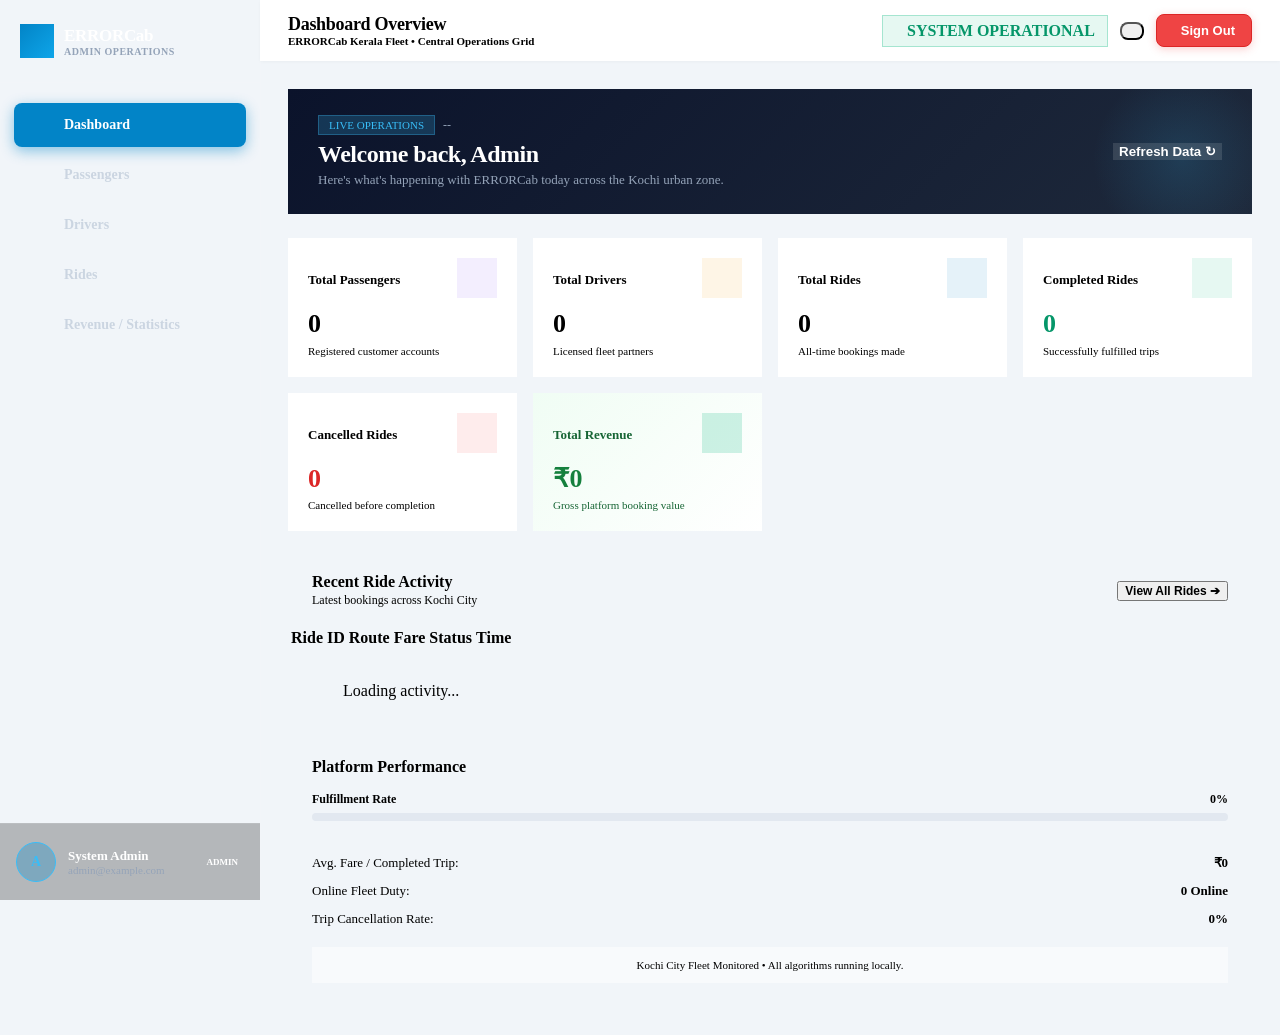
==== src/main/resources/static/admin-dashboard.html @ 8c9046c4 "Initial ERRORCab project" ====
<!DOCTYPE html>
<html lang="en">
<head>
    <meta charset="UTF-8">
    <meta name="viewport" content="width=device-width, initial-scale=1.0">
    <title>Admin Operations Center - ERRORCab</title>
    <link rel="stylesheet" href="/css/style.css">
    <style>
        :root {
            --sidebar-width: 260px;
        }

        body {
            background: #F1F5F9;
            margin: 0;
            padding: 0;
            display: flex;
            min-height: 100vh;
        }

        /* Sidebar Styling */
        .admin-sidebar {
            width: var(--sidebar-width);
            background: var(--surface-dark);
            color: white;
            position: fixed;
            top: 0;
            left: 0;
            bottom: 0;
            z-index: 150;
            display: flex;
            flex-direction: column;
            justify-content: space-between;
            border-right: 1px solid rgba(255, 255, 255, 0.08);
            transition: transform 0.3s cubic-bezier(0.4, 0, 0.2, 1);
        }

        .sidebar-brand {
            padding: 24px 20px;
            border-bottom: 1px solid rgba(255, 255, 255, 0.08);
            display: flex;
            align-items: center;
            justify-content: space-between;
        }

        .sidebar-nav {
            padding: 20px 14px;
            flex-grow: 1;
            overflow-y: auto;
            display: flex;
            flex-direction: column;
            gap: 6px;
        }

        .nav-link-item {
            display: flex;
            align-items: center;
            gap: 14px;
            padding: 12px 16px;
            border-radius: 8px;
            color: #CBD5E1;
            font-size: 14px;
            font-weight: 700;
            text-decoration: none;
            cursor: pointer;
            transition: all 0.2s ease;
            position: relative;
            user-select: none;
        }

        .nav-link-item:hover {
            color: #FFFFFF;
            background: rgba(255, 255, 255, 0.12);
            transform: translateX(3px);
        }

        .nav-link-item.active {
            color: #FFFFFF !important;
            background: #0284C7 !important;
            font-weight: 800;
            box-shadow: 0 4px 14px rgba(2, 132, 199, 0.45);
            transform: translateX(0);
        }

        .nav-link-item .nav-icon {
            display: flex;
            align-items: center;
            justify-content: center;
            width: 20px;
            height: 20px;
            flex-shrink: 0;
            color: inherit;
        }

        .nav-link-item.active .nav-icon {
            color: #FFFFFF;
        }

        .sidebar-footer {
            padding: 18px 16px;
            border-top: 1px solid rgba(255, 255, 255, 0.1);
            background: rgba(0, 0, 0, 0.25);
        }

        .sidebar-user-card {
            display: flex;
            align-items: center;
            gap: 12px;
            margin-bottom: 0;
        }

        /* Dedicated Single Sign Out Button in Header */
        .btn-logout {
            background: #EF4444;
            color: #FFFFFF;
            font-weight: 800;
            font-size: 13px;
            padding: 8px 16px;
            border-radius: 8px;
            border: 1px solid #DC2626;
            display: inline-flex;
            align-items: center;
            gap: 8px;
            box-shadow: 0 2px 8px rgba(239, 68, 68, 0.25);
            cursor: pointer;
            transition: all 0.2s ease;
        }

        .btn-logout:hover {
            background: #DC2626;
            color: #FFFFFF;
            box-shadow: 0 4px 14px rgba(220, 38, 38, 0.35);
            transform: translateY(-1px);
        }

        .btn-logout:active {
            transform: translateY(0);
        }

        .sidebar-avatar {
            width: 38px;
            height: 38px;
            border-radius: 50%;
            background: rgba(56, 189, 248, 0.2);
            border: 1px solid var(--accent);
            display: flex;
            align-items: center;
            justify-content: center;
            color: var(--accent);
            font-weight: 800;
            font-size: 14px;
            flex-shrink: 0;
        }

        /* Main Workspace */
        .admin-main-wrapper {
            margin-left: var(--sidebar-width);
            flex-grow: 1;
            min-height: 100vh;
            display: flex;
            flex-direction: column;
            width: calc(100% - var(--sidebar-width));
            transition: all 0.3s ease;
        }

        .admin-topbar {
            background: white;
            border-bottom: 1px solid var(--border);
            padding: 14px 28px;
            display: flex;
            align-items: center;
            justify-content: space-between;
            position: sticky;
            top: 0;
            z-index: 90;
            box-shadow: 0 1px 3px rgba(0, 0, 0, 0.03);
        }

        .admin-content-body {
            padding: 28px;
            flex-grow: 1;
            max-width: 1400px;
            width: 100%;
            box-sizing: border-box;
            margin: 0 auto;
        }

        /* Backdrop for mobile drawer */
        .sidebar-backdrop {
            display: none;
            position: fixed;
            top: 0;
            left: 0;
            right: 0;
            bottom: 0;
            background: rgba(15, 23, 42, 0.6);
            backdrop-filter: blur(4px);
            z-index: 140;
        }

        .sidebar-backdrop.active {
            display: block;
        }

        /* Stat Cards */
        .stat-grid-6 {
            display: grid;
            grid-template-columns: repeat(auto-fit, minmax(200px, 1fr));
            gap: 16px;
            margin-bottom: 24px;
        }

        .kpi-card {
            background: white;
            border: 1px solid var(--border);
            border-radius: var(--radius-lg);
            padding: 20px;
            box-shadow: var(--shadow-sm);
            transition: all 0.2s ease;
            position: relative;
            overflow: hidden;
            display: flex;
            flex-direction: column;
            justify-content: space-between;
        }

        .kpi-card:hover {
            transform: translateY(-2px);
            box-shadow: var(--shadow-md);
            border-color: #CBD5E1;
        }

        .kpi-top {
            display: flex;
            align-items: center;
            justify-content: space-between;
            margin-bottom: 12px;
        }

        .kpi-icon-pill {
            width: 40px;
            height: 40px;
            border-radius: var(--radius-md);
            display: flex;
            align-items: center;
            justify-content: center;
            flex-shrink: 0;
        }

        .kpi-number {
            font-size: 26px;
            font-weight: 900;
            color: var(--surface-dark);
            letter-spacing: -0.5px;
            line-height: 1.1;
        }

        .kpi-label {
            font-size: 13px;
            font-weight: 700;
            color: var(--text-muted);
            margin-top: 4px;
        }

        .kpi-sub {
            font-size: 11px;
            color: var(--text-muted);
            margin-top: 6px;
            display: flex;
            align-items: center;
            gap: 4px;
        }

        /* View Switching */
        .admin-view {
            display: none;
            animation: fadeIn 0.2s ease-in-out;
        }

        .admin-view.active {
            display: block;
        }

        @keyframes fadeIn {
            from { opacity: 0; transform: translateY(4px); }
            to { opacity: 1; transform: translateY(0); }
        }

        /* Micro Route Connector */
        .micro-route {
            display: flex;
            flex-direction: column;
            gap: 3px;
        }

        .micro-route-point {
            display: flex;
            align-items: center;
            gap: 6px;
            font-size: 13px;
        }

        .micro-dot-green {
            width: 7px;
            height: 7px;
            border-radius: 50%;
            background: var(--success);
            flex-shrink: 0;
        }

        .micro-dot-cyan {
            width: 7px;
            height: 7px;
            border-radius: 2px;
            background: var(--primary);
            flex-shrink: 0;
        }

        .micro-route-line {
            width: 1px;
            height: 8px;
            background: #CBD5E1;
            margin-left: 3px;
        }

        /* Filter Pills */
        .filter-pills-row {
            display: flex;
            gap: 8px;
            overflow-x: auto;
            padding-bottom: 4px;
        }

        .filter-pill {
            background: white;
            border: 1px solid var(--border);
            padding: 6px 14px;
            border-radius: var(--radius-full);
            font-size: 12px;
            font-weight: 700;
            color: var(--text-dark);
            cursor: pointer;
            transition: all var(--transition-fast);
            white-space: nowrap;
        }

        .filter-pill.active {
            background: var(--surface-dark);
            color: white;
            border-color: var(--surface-dark);
        }

        /* Mobile Viewport Adaptations */
        @media (max-width: 1024px) {
            .admin-sidebar {
                transform: translateX(-100%);
            }

            .admin-sidebar.open {
                transform: translateX(0);
            }

            .admin-main-wrapper {
                margin-left: 0;
                width: 100%;
            }

            .mobile-menu-toggle {
                display: flex !important;
            }
        }

        @media (max-width: 768px) {
            .admin-topbar {
                padding: 12px 16px;
            }

            .admin-content-body {
                padding: 16px;
            }

            .stat-grid-6 {
                grid-template-columns: repeat(2, 1fr);
            }

            .responsive-card-grid {
                grid-template-columns: 1fr !important;
            }

            .hide-on-mobile {
                display: none !important;
            }
        }

        @media (max-width: 560px) {
            #topbarViewSubtitle {
                display: none !important;
            }
            #topbarViewTitle {
                font-size: 15px !important;
            }
            .btn-logout {
                padding: 6px 12px;
                font-size: 12px;
            }
        }
    </style>
</head>
<body>

    <!-- Mobile Drawer Backdrop -->
    <div class="sidebar-backdrop" id="sidebarBackdrop" onclick="toggleSidebar(false)"></div>

    <!-- Modern Admin Sidebar Navigation -->
    <aside class="admin-sidebar" id="adminSidebar">
        <div>
            <!-- Sidebar Header Brand -->
            <div class="sidebar-brand">
                <div style="display: flex; align-items: center; gap: 10px;">
                    <div style="width: 34px; height: 34px; border-radius: var(--radius-md); background: linear-gradient(135deg, #0284C7, #0EA5E9); display: flex; align-items: center; justify-content: center; color: white;">
                        <span id="brandCarIcon"></span>
                    </div>
                    <div>
                        <div style="font-size: 17px; font-weight: 900; letter-spacing: -0.3px; color: white;">ERRORCab</div>
                        <div style="font-size: 10px; color: #94A3B8; font-weight: 700; letter-spacing: 0.5px;">ADMIN OPERATIONS</div>
                    </div>
                </div>
                <button type="button" class="mobile-menu-toggle" onclick="toggleSidebar(false)" style="background: none; border: none; color: #94A3B8; cursor: pointer; display: none; padding: 4px;">
                    <span id="closeSidebarIcon"></span>
                </button>
            </div>

            <!-- Navigation Links -->
            <nav class="sidebar-nav">
                <div class="nav-link-item active" id="nav-dashboard" onclick="switchView('dashboard')">
                    <span class="nav-icon" id="navIconDashboard"></span>
                    <span>Dashboard</span>
                </div>
                <div class="nav-link-item" id="nav-passengers" onclick="switchView('passengers')">
                    <span class="nav-icon" id="navIconPassengers"></span>
                    <span>Passengers</span>
                </div>
                <div class="nav-link-item" id="nav-drivers" onclick="switchView('drivers')">
                    <span class="nav-icon" id="navIconDrivers"></span>
                    <span>Drivers</span>
                </div>
                <div class="nav-link-item" id="nav-rides" onclick="switchView('rides')">
                    <span class="nav-icon" id="navIconRides"></span>
                    <span>Rides</span>
                </div>
                <div class="nav-link-item" id="nav-statistics" onclick="switchView('statistics')">
                    <span class="nav-icon" id="navIconStats"></span>
                    <span>Revenue / Statistics</span>
                </div>
            </nav>
        </div>

        <!-- Sidebar Footer / Admin Profile Badge (Single logout action is in header) -->
        <div class="sidebar-footer">
            <div class="sidebar-user-card">
                <div class="sidebar-avatar" style="background: rgba(2, 132, 199, 0.3); border: 1.5px solid #38BDF8; color: #38BDF8; font-weight: 900;">A</div>
                <div style="overflow: hidden; flex-grow: 1;">
                    <div style="font-size: 13px; font-weight: 800; color: #FFFFFF; white-space: nowrap; overflow: hidden; text-overflow: ellipsis;" id="sidebarAdminName">System Admin</div>
                    <div style="font-size: 11px; color: #94A3B8; white-space: nowrap; overflow: hidden; text-overflow: ellipsis;" id="sidebarAdminEmail">admin@example.com</div>
                </div>
                <span class="badge badge-success" style="font-size: 9px; padding: 3px 6px; font-weight: 800;">ADMIN</span>
            </div>
        </div>
    </aside>

    <!-- Main Workspace Container -->
    <div class="admin-main-wrapper">

        <!-- Top Header Bar -->
        <header class="admin-topbar">
            <div style="display: flex; align-items: center; gap: 14px;">
                <!-- Mobile Hamburger Button -->
                <button type="button" class="mobile-menu-toggle btn btn-secondary btn-sm" onclick="toggleSidebar(true)" style="display: none; padding: 6px 10px; border-radius: 8px;" title="Open Menu">
                    <span id="topbarMenuIcon"></span>
                </button>

                <div>
                    <div style="font-size: 18px; font-weight: 800; color: var(--text-dark); letter-spacing: -0.3px;" id="topbarViewTitle">
                        Dashboard Overview
                    </div>
                    <div style="font-size: 11px; color: var(--text-muted); font-weight: 600;" id="topbarViewSubtitle">
                        ERRORCab Kerala Fleet • Central Operations Grid
                    </div>
                </div>
            </div>

            <div style="display: flex; align-items: center; gap: 12px;">
                <!-- Live Platform Status Badge -->
                <span class="badge badge-success hide-on-mobile" style="background: rgba(16, 185, 129, 0.1); color: #059669; border: 1px solid rgba(16, 185, 129, 0.3); display: inline-flex; align-items: center; gap: 6px; padding: 6px 12px; font-weight: 800;">
                    <span class="live-pulse" style="width: 6px; height: 6px;"></span>
                    SYSTEM OPERATIONAL
                </span>

                <!-- Notifications Button (Demo) -->
                <button type="button" onclick="App.showToast('Platform Notice', 'All Kochi fleet systems functioning normally.', 'shield')" class="btn btn-secondary btn-sm" style="padding: 7px 10px; border-radius: 8px;" title="Notifications">
                    <span id="topbarBellIcon"></span>
                </button>

                <!-- Topbar Sign Out Button (Sole Accessible Sign Out Action) -->
                <button type="button" onclick="App.logout()" class="btn btn-logout btn-sm" id="topbarSignOutBtn" title="Sign Out of Admin Operations">
                    <span id="topbarSignOutIcon"></span>
                    <span>Sign Out</span>
                </button>
            </div>
        </header>

        <!-- Dynamic Main Content Area -->
        <main class="admin-content-body">

            <!-- ================= VIEW 1: DASHBOARD OVERVIEW ================= -->
            <section id="view-dashboard" class="admin-view active">
                
                <!-- Welcome Banner -->
                <div class="card" style="background: linear-gradient(135deg, #0B132B 0%, #1E293B 100%); color: white; border: none; padding: 26px 30px; margin-bottom: 24px; position: relative; overflow: hidden;">
                    <div style="position: absolute; right: -20px; top: -20px; width: 180px; height: 180px; background: radial-gradient(circle, rgba(56, 189, 248, 0.15) 0%, rgba(56, 189, 248, 0) 70%); border-radius: 50%; pointer-events: none;"></div>
                    
                    <div style="display: flex; justify-content: space-between; align-items: center; flex-wrap: wrap; gap: 16px; position: relative; z-index: 2;">
                        <div>
                            <div style="display: flex; align-items: center; gap: 8px; margin-bottom: 6px;">
                                <span class="badge badge-primary" style="font-size: 11px; padding: 3px 10px; background: rgba(56, 189, 248, 0.2); color: #38BDF8; border: 1px solid rgba(56, 189, 248, 0.3);">
                                    LIVE OPERATIONS
                                </span>
                                <span style="font-size: 12px; color: #94A3B8;" id="currentDateStr">--</span>
                            </div>
                            <h1 style="font-size: 24px; font-weight: 900; margin: 0; letter-spacing: -0.5px;">Welcome back, Admin</h1>
                            <p style="color: #94A3B8; font-size: 13px; margin: 4px 0 0;">Here's what's happening with ERRORCab today across the Kochi urban zone.</p>
                        </div>

                        <div style="display: flex; gap: 8px;">
                            <button type="button" onclick="loadAllAdminData()" class="btn btn-secondary btn-sm" style="background: rgba(255,255,255,0.12); color: white; border: none; font-weight: 700;">
                                Refresh Data ↻
                            </button>
                        </div>
                    </div>
                </div>

                <!-- 6 Attractive Statistic Cards -->
                <div class="stat-grid-6">
                    <!-- 1. Total Passengers -->
                    <div class="kpi-card">
                        <div class="kpi-top">
                            <div class="kpi-label">Total Passengers</div>
                            <div class="kpi-icon-pill" style="background: rgba(139, 92, 246, 0.1); color: #8B5CF6;">
                                <span id="kpiIconPassengers"></span>
                            </div>
                        </div>
                        <div class="kpi-number" id="statPassengers">0</div>
                        <div class="kpi-sub">
                            <span>Registered customer accounts</span>
                        </div>
                    </div>

                    <!-- 2. Total Drivers -->
                    <div class="kpi-card">
                        <div class="kpi-top">
                            <div class="kpi-label">Total Drivers</div>
                            <div class="kpi-icon-pill" style="background: rgba(245, 158, 11, 0.1); color: #D97706;">
                                <span id="kpiIconDrivers"></span>
                            </div>
                        </div>
                        <div class="kpi-number" id="statDrivers">0</div>
                        <div class="kpi-sub">
                            <span>Licensed fleet partners</span>
                        </div>
                    </div>

                    <!-- 3. Total Rides -->
                    <div class="kpi-card">
                        <div class="kpi-top">
                            <div class="kpi-label">Total Rides</div>
                            <div class="kpi-icon-pill" style="background: rgba(2, 132, 199, 0.1); color: #0284C7;">
                                <span id="kpiIconRides"></span>
                            </div>
                        </div>
                        <div class="kpi-number" id="statRides">0</div>
                        <div class="kpi-sub">
                            <span>All-time bookings made</span>
                        </div>
                    </div>

                    <!-- 4. Completed Rides -->
                    <div class="kpi-card">
                        <div class="kpi-top">
                            <div class="kpi-label">Completed Rides</div>
                            <div class="kpi-icon-pill" style="background: rgba(16, 185, 129, 0.1); color: #10B981;">
                                <span id="kpiIconCompleted"></span>
                            </div>
                        </div>
                        <div class="kpi-number" id="statCompleted" style="color: #059669;">0</div>
                        <div class="kpi-sub">
                            <span>Successfully fulfilled trips</span>
                        </div>
                    </div>

                    <!-- 5. Cancelled Rides -->
                    <div class="kpi-card">
                        <div class="kpi-top">
                            <div class="kpi-label">Cancelled Rides</div>
                            <div class="kpi-icon-pill" style="background: rgba(239, 68, 68, 0.1); color: #EF4444;">
                                <span id="kpiIconCancelled"></span>
                            </div>
                        </div>
                        <div class="kpi-number" id="statCancelled" style="color: #DC2626;">0</div>
                        <div class="kpi-sub">
                            <span>Cancelled before completion</span>
                        </div>
                    </div>

                    <!-- 6. Total Revenue -->
                    <div class="kpi-card" style="background: linear-gradient(135deg, #F0FDF4 0%, #FFFFFF 100%); border-color: #BBF7D0;">
                        <div class="kpi-top">
                            <div class="kpi-label" style="color: #166534;">Total Revenue</div>
                            <div class="kpi-icon-pill" style="background: rgba(16, 185, 129, 0.2); color: #10B981;">
                                <span id="kpiIconRevenue"></span>
                            </div>
                        </div>
                        <div class="kpi-number" id="statRevenue" style="color: #15803D;">₹0</div>
                        <div class="kpi-sub" style="color: #166534;">
                            <span>Gross platform booking value</span>
                        </div>
                    </div>
                </div>

                <!-- Recent Ride Activity & Quick Insights Grid -->
                <div class="grid grid-3 responsive-card-grid" style="align-items: flex-start; gap: 20px;">
                    
                    <!-- Left: Recent Ride Activity (2 Cols) -->
                    <div class="card" style="grid-column: span 2; padding: 0; overflow: hidden;">
                        <div style="padding: 18px 24px; border-bottom: 1px solid var(--border); display: flex; justify-content: space-between; align-items: center;">
                            <div>
                                <h3 style="font-size: 16px; font-weight: 800; color: var(--text-dark); margin: 0;">Recent Ride Activity</h3>
                                <p style="font-size: 12px; color: var(--text-muted); margin: 2px 0 0;">Latest bookings across Kochi City</p>
                            </div>
                            <button type="button" onclick="switchView('rides')" class="btn btn-secondary btn-sm" style="font-size: 12px; font-weight: 700;">
                                View All Rides ➔
                            </button>
                        </div>

                        <div class="table-container">
                            <table class="table" style="margin-bottom: 0;">
                                <thead>
                                    <tr>
                                        <th>Ride ID</th>
                                        <th>Route</th>
                                        <th>Fare</th>
                                        <th>Status</th>
                                        <th style="text-align: right;">Time</th>
                                    </tr>
                                </thead>
                                <tbody id="recentRidesBody">
                                    <tr><td colspan="5" style="text-align: center; color: var(--text-muted); padding: 32px;">Loading activity...</td></tr>
                                </tbody>
                            </table>
                        </div>
                    </div>

                    <!-- Right: Quick Fleet & Revenue Insights (1 Col) -->
                    <div class="card" style="padding: 24px;">
                        <h3 style="font-size: 16px; font-weight: 800; color: var(--text-dark); margin: 0 0 16px;">Platform Performance</h3>
                        
                        <!-- Completion Rate Progress -->
                        <div style="margin-bottom: 18px;">
                            <div style="display: flex; justify-content: space-between; font-size: 12px; font-weight: 700; margin-bottom: 6px;">
                                <span style="color: var(--text-muted);">Fulfillment Rate</span>
                                <span id="insightFulfillmentPct" style="color: var(--success); font-weight: 800;">0%</span>
                            </div>
                            <div style="width: 100%; height: 8px; background: #E2E8F0; border-radius: 4px; overflow: hidden;">
                                <div id="insightFulfillmentBar" style="height: 100%; width: 0%; background: var(--success); transition: width 0.5s ease;"></div>
                            </div>
                        </div>

                        <!-- Metric Summary List -->
                        <div style="display: flex; flex-direction: column; gap: 12px; border-top: 1px dashed var(--border); padding-top: 16px;">
                            <div style="display: flex; justify-content: space-between; align-items: center; font-size: 13px;">
                                <span style="color: var(--text-muted);">Avg. Fare / Completed Trip:</span>
                                <b id="insightAvgFare" style="color: var(--surface-dark);">₹0</b>
                            </div>
                            <div style="display: flex; justify-content: space-between; align-items: center; font-size: 13px;">
                                <span style="color: var(--text-muted);">Online Fleet Duty:</span>
                                <b id="insightOnlineDrivers" style="color: var(--primary);">0 Online</b>
                            </div>
                            <div style="display: flex; justify-content: space-between; align-items: center; font-size: 13px;">
                                <span style="color: var(--text-muted);">Trip Cancellation Rate:</span>
                                <b id="insightCancelRate" style="color: var(--danger);">0%</b>
                            </div>
                        </div>

                        <div style="margin-top: 20px; background: #F8FAFC; border: 1px solid var(--border); border-radius: var(--radius-md); padding: 12px; font-size: 11px; color: var(--text-muted); text-align: center;">
                            Kochi City Fleet Monitored • All algorithms running locally.
                        </div>
                    </div>

                </div>

            </section>


            <!-- ================= VIEW 2: PASSENGERS MANAGEMENT ================= -->
            <section id="view-passengers" class="admin-view">
                
                <div style="display: flex; justify-content: space-between; align-items: center; flex-wrap: wrap; gap: 14px; margin-bottom: 20px;">
                    <div>
                        <h2 style="font-size: 22px; font-weight: 800; color: var(--text-dark); margin: 0; letter-spacing: -0.3px;">Passenger Directory</h2>
                        <p style="color: var(--text-muted); font-size: 13px; margin: 2px 0 0;">Manage registered customer accounts, view booking counts, and toggle account access.</p>
                    </div>

                    <div style="position: relative; min-width: 260px;">
                        <input type="text" id="passengerSearchInput" oninput="filterPassengers()" class="form-control" placeholder="Search passenger name, email, #ID..." style="height: 42px; font-size: 13px;">
                    </div>
                </div>

                <div class="card" style="padding: 0; overflow: hidden;">
                    <div class="table-container">
                        <table class="table" style="margin-bottom: 0;">
                            <thead>
                                <tr>
                                    <th>User ID</th>
                                    <th>Passenger Name</th>
                                    <th>Email Address</th>
                                    <th>Phone Number</th>
                                    <th>Total Rides</th>
                                    <th>Account Status</th>
                                    <th style="text-align: right;">Action</th>
                                </tr>
                            </thead>
                            <tbody id="passengersTableBody">
                                <tr><td colspan="7" style="text-align: center; color: var(--text-muted); padding: 36px;">Loading passengers...</td></tr>
                            </tbody>
                        </table>
                    </div>
                </div>

            </section>


            <!-- ================= VIEW 3: DRIVERS MANAGEMENT ================= -->
            <section id="view-drivers" class="admin-view">
                
                <div style="display: flex; justify-content: space-between; align-items: center; flex-wrap: wrap; gap: 14px; margin-bottom: 20px;">
                    <div>
                        <h2 style="font-size: 22px; font-weight: 800; color: var(--text-dark); margin: 0; letter-spacing: -0.3px;">Driver Fleet Management</h2>
                        <p style="color: var(--text-muted); font-size: 13px; margin: 2px 0 0;">Review driver partners, commercial vehicle registrations, ratings, and live duty states.</p>
                    </div>

                    <div style="position: relative; min-width: 260px;">
                        <input type="text" id="driverSearchInput" oninput="filterDrivers()" class="form-control" placeholder="Search driver, plate, vehicle..." style="height: 42px; font-size: 13px;">
                    </div>
                </div>

                <div class="card" style="padding: 0; overflow: hidden;">
                    <div class="table-container">
                        <table class="table" style="margin-bottom: 0;">
                            <thead>
                                <tr>
                                    <th>Driver ID</th>
                                    <th>Partner Name</th>
                                    <th>Contact Info</th>
                                    <th>Assigned Vehicle</th>
                                    <th>Plate & License</th>
                                    <th>Rating</th>
                                    <th>Duty</th>
                                    <th>Account</th>
                                    <th style="text-align: right;">Action</th>
                                </tr>
                            </thead>
                            <tbody id="driversTableBody">
                                <tr><td colspan="9" style="text-align: center; color: var(--text-muted); padding: 36px;">Loading drivers...</td></tr>
                            </tbody>
                        </table>
                    </div>
                </div>

            </section>


            <!-- ================= VIEW 4: RIDE MANAGEMENT ================= -->
            <section id="view-rides" class="admin-view">
                
                <div style="display: flex; justify-content: space-between; align-items: center; flex-wrap: wrap; gap: 14px; margin-bottom: 20px;">
                    <div>
                        <h2 style="font-size: 22px; font-weight: 800; color: var(--text-dark); margin: 0; letter-spacing: -0.3px;">Real-Time Rides Log</h2>
                        <p style="color: var(--text-muted); font-size: 13px; margin: 2px 0 0;">Complete chronological dispatch audit across all Kochi urban routes.</p>
                    </div>

                    <div style="display: flex; align-items: center; gap: 10px; flex-wrap: wrap;">
                        <div class="filter-pills-row">
                            <button class="filter-pill active" onclick="setRideFilter('ALL', this)">All</button>
                            <button class="filter-pill" onclick="setRideFilter('RIDE_COMPLETED', this)">Completed</button>
                            <button class="filter-pill" onclick="setRideFilter('ACTIVE', this)">In Progress</button>
                            <button class="filter-pill" onclick="setRideFilter('CANCELLED', this)">Cancelled</button>
                        </div>
                        <input type="text" id="ridesSearchInput" oninput="applyRidesFilter()" class="form-control" placeholder="Search route, cab, #ID..." style="width: 220px; height: 38px; font-size: 13px;">
                    </div>
                </div>

                <div class="card" style="padding: 0; overflow: hidden;">
                    <div class="table-container">
                        <table class="table" style="margin-bottom: 0;">
                            <thead>
                                <tr>
                                    <th>Trip #</th>
                                    <th>Date & Time</th>
                                    <th>Passenger</th>
                                    <th>Driver</th>
                                    <th>Route (Pickup ➔ Dropoff)</th>
                                    <th>Cab Type</th>
                                    <th>Fare</th>
                                    <th>Status</th>
                                </tr>
                            </thead>
                            <tbody id="ridesFullTableBody">
                                <tr><td colspan="8" style="text-align: center; color: var(--text-muted); padding: 36px;">Loading rides...</td></tr>
                            </tbody>
                        </table>
                    </div>
                </div>

            </section>


            <!-- ================= VIEW 5: REVENUE & STATISTICS ================= -->
            <section id="view-statistics" class="admin-view">
                
                <div style="margin-bottom: 24px;">
                    <h2 style="font-size: 22px; font-weight: 800; color: var(--text-dark); margin: 0; letter-spacing: -0.3px;">Platform Revenue & Financial Breakdown</h2>
                    <p style="color: var(--text-muted); font-size: 13px; margin: 2px 0 0;">Detailed analytics on booking revenue, average fares, and category distributions.</p>
                </div>

                <!-- 4 Financial Highlights -->
                <div class="grid grid-4" style="margin-bottom: 24px;">
                    <div class="card stat-card">
                        <div class="stat-icon" style="background: rgba(16, 185, 129, 0.15); color: #10B981; font-size: 20px; font-weight: 900;">₹</div>
                        <div>
                            <div class="stat-value" id="statsTotalGross">₹0</div>
                            <div class="stat-label">Total Platform Turnover</div>
                        </div>
                    </div>

                    <div class="card stat-card">
                        <div class="stat-icon" style="background: rgba(2, 132, 199, 0.1); color: #0284C7;">
                            <span id="statsAvgIcon"></span>
                        </div>
                        <div>
                            <div class="stat-value" id="statsAvgTicket">₹0</div>
                            <div class="stat-label">Average Trip Fare</div>
                        </div>
                    </div>

                    <div class="card stat-card">
                        <div class="stat-icon" style="background: rgba(139, 92, 246, 0.1); color: #8B5CF6;">
                            <span id="statsFulfillIcon"></span>
                        </div>
                        <div>
                            <div class="stat-value" id="statsFulfillRate">0%</div>
                            <div class="stat-label">Ride Fulfillment Rate</div>
                        </div>
                    </div>

                    <div class="card stat-card">
                        <div class="stat-icon" style="background: rgba(239, 68, 68, 0.1); color: #EF4444;">
                            <span id="statsCancelIcon"></span>
                        </div>
                        <div>
                            <div class="stat-value" id="statsCancelRate">0%</div>
                            <div class="stat-label">Cancellation Rate</div>
                        </div>
                    </div>
                </div>

                <!-- Category Breakdown Card -->
                <div class="card" style="padding: 24px; margin-bottom: 24px;">
                    <h3 style="font-size: 16px; font-weight: 800; color: var(--text-dark); margin: 0 0 16px;">
                        Cab Category Booking Share
                    </h3>

                    <div style="display: grid; grid-template-columns: repeat(auto-fit, minmax(260px, 1fr)); gap: 20px;">
                        <!-- Economy -->
                        <div style="background: var(--bg-main); border: 1px solid var(--border); border-radius: var(--radius-md); padding: 16px;">
                            <div style="display: flex; justify-content: space-between; align-items: center; margin-bottom: 8px;">
                                <div style="display: flex; align-items: center; gap: 8px;">
                                    <span class="badge badge-secondary">ECONOMY</span>
                                    <span style="font-size: 12px; color: var(--text-muted);">Hatchback Fleet</span>
                                </div>
                                <b id="catCountEconomy" style="font-size: 16px; color: var(--surface-dark);">0 trips</b>
                            </div>
                            <div style="font-size: 14px; font-weight: 800; color: var(--primary);" id="catRevEconomy">₹0 Revenue</div>
                        </div>

                        <!-- Premium -->
                        <div style="background: var(--bg-main); border: 1px solid var(--border); border-radius: var(--radius-md); padding: 16px;">
                            <div style="display: flex; justify-content: space-between; align-items: center; margin-bottom: 8px;">
                                <div style="display: flex; align-items: center; gap: 8px;">
                                    <span class="badge badge-primary">PREMIUM</span>
                                    <span style="font-size: 12px; color: var(--text-muted);">Sedan Fleet</span>
                                </div>
                                <b id="catCountPremium" style="font-size: 16px; color: var(--surface-dark);">0 trips</b>
                            </div>
                            <div style="font-size: 14px; font-weight: 800; color: var(--primary);" id="catRevPremium">₹0 Revenue</div>
                        </div>

                        <!-- SUV -->
                        <div style="background: var(--bg-main); border: 1px solid var(--border); border-radius: var(--radius-md); padding: 16px;">
                            <div style="display: flex; justify-content: space-between; align-items: center; margin-bottom: 8px;">
                                <div style="display: flex; align-items: center; gap: 8px;">
                                    <span class="badge badge-warning">SUV</span>
                                    <span style="font-size: 12px; color: var(--text-muted);">6-Seater Fleet</span>
                                </div>
                                <b id="catCountSuv" style="font-size: 16px; color: var(--surface-dark);">0 trips</b>
                            </div>
                            <div style="font-size: 14px; font-weight: 800; color: var(--primary);" id="catRevSuv">₹0 Revenue</div>
                        </div>
                    </div>
                </div>

            </section>

        </main>
    </div>

    <script src="/js/app.js"></script>
    <script>
        const user = App.requireAuth(['ADMIN']);
        
        let allStats = {};
        let allRides = [];
        let allDrivers = [];
        let allPassengers = [];
        let currentRideFilter = 'ALL';

        window.addEventListener('DOMContentLoaded', async () => {
            // Render SVG icons for UI
            renderIcons();

            // Set current date
            const now = new Date();
            document.getElementById('currentDateStr').textContent = now.toLocaleDateString('en-IN', {
                weekday: 'short', day: 'numeric', month: 'short', year: 'numeric'
            });

            if (user) {
                document.getElementById('sidebarAdminName').textContent = user.name || 'System Admin';
                document.getElementById('sidebarAdminEmail').textContent = user.email || 'admin@example.com';
            }

            await loadAllAdminData();
        });

        function renderIcons() {
            document.getElementById('brandCarIcon').innerHTML = App.icon('shield', 18, '#FFFFFF');
            document.getElementById('closeSidebarIcon').innerHTML = App.icon('x', 18, '#E2E8F0');
            document.getElementById('topbarMenuIcon').innerHTML = App.icon('menu', 18, '#0F172A');
            document.getElementById('topbarBellIcon').innerHTML = App.icon('bell', 16, '#0F172A');
            
            const topbarLogoutEl = document.getElementById('topbarSignOutIcon');
            if (topbarLogoutEl) topbarLogoutEl.innerHTML = App.icon('logOut', 14, '#FFFFFF');

            document.getElementById('navIconDashboard').innerHTML = App.icon('dashboard', 18);
            document.getElementById('navIconPassengers').innerHTML = App.icon('users', 18);
            document.getElementById('navIconDrivers').innerHTML = App.icon('shield', 18);
            document.getElementById('navIconRides').innerHTML = App.icon('clock', 18);
            document.getElementById('navIconStats').innerHTML = App.icon('chart', 18);

            document.getElementById('kpiIconPassengers').innerHTML = App.icon('users', 20, '#8B5CF6');
            document.getElementById('kpiIconDrivers').innerHTML = App.icon('shield', 20, '#D97706');
            document.getElementById('kpiIconRides').innerHTML = App.icon('car', 20, '#0284C7');
            document.getElementById('kpiIconCompleted').innerHTML = App.icon('checkCircle', 20, '#10B981');
            document.getElementById('kpiIconCancelled').innerHTML = App.icon('xCircle', 20, '#EF4444');
            document.getElementById('kpiIconRevenue').innerHTML = App.icon('rupee', 20, '#10B981');

            document.getElementById('statsAvgIcon').innerHTML = App.icon('car', 18, '#0284C7');
            document.getElementById('statsFulfillIcon').innerHTML = App.icon('checkCircle', 18, '#8B5CF6');
            document.getElementById('statsCancelIcon').innerHTML = App.icon('xCircle', 18, '#EF4444');
        }

        function toggleSidebar(open) {
            const sidebar = document.getElementById('adminSidebar');
            const backdrop = document.getElementById('sidebarBackdrop');
            if (open) {
                sidebar.classList.add('open');
                backdrop.classList.add('active');
            } else {
                sidebar.classList.remove('open');
                backdrop.classList.remove('active');
            }
        }

        function switchView(viewKey) {
            // Update sidebar active links
            document.querySelectorAll('.nav-link-item').forEach(el => el.classList.remove('active'));
            const targetNav = document.getElementById(`nav-${viewKey}`);
            if (targetNav) targetNav.classList.add('active');

            // Update visible view
            document.querySelectorAll('.admin-view').forEach(el => el.classList.remove('active'));
            const targetView = document.getElementById(`view-${viewKey}`);
            if (targetView) targetView.classList.add('active');

            // Update topbar title
            const titles = {
                'dashboard': { title: 'Dashboard Overview', sub: 'ERRORCab Kerala Fleet • Central Operations Grid' },
                'passengers': { title: 'Passenger Management', sub: 'Customer profiles and account access' },
                'drivers': { title: 'Driver Fleet Management', sub: 'Driver partner credentials and vehicle verification' },
                'rides': { title: 'Real-Time Rides Log', sub: 'Chronological trip audit across Kochi' },
                'statistics': { title: 'Platform Revenue & Statistics', sub: 'Turnover KPIs and cab category performance' }
            };

            const info = titles[viewKey] || titles['dashboard'];
            document.getElementById('topbarViewTitle').textContent = info.title;
            document.getElementById('topbarViewSubtitle').textContent = info.sub;

            // Close mobile sidebar if open
            toggleSidebar(false);
        }

        async function loadAllAdminData() {
            try {
                // 1. Fetch Stats
                allStats = await App.get('/api/admin/stats');
                renderStats(allStats);

                // 2. Fetch Rides
                allRides = await App.get('/api/admin/rides');
                renderRecentRides(allRides);
                renderRidesTable(allRides);
                calculateInsights(allStats, allRides);

                // 3. Fetch Drivers
                allDrivers = await App.get('/api/admin/drivers');
                renderDriversTable(allDrivers);

                // 4. Fetch Passengers
                allPassengers = await App.get('/api/admin/passengers');
                renderPassengersTable(allPassengers);

            } catch (err) {
                console.error('Failed to load admin data:', err);
                App.showToast('Network Error', 'Could not refresh admin analytics', 'alertTriangle');
            }
        }

        function renderStats(stats) {
            document.getElementById('statPassengers').textContent = stats.totalPassengers || 0;
            document.getElementById('statDrivers').textContent = stats.totalDrivers || 0;
            document.getElementById('statRides').textContent = stats.totalRides || 0;
            document.getElementById('statCompleted').textContent = stats.completedRides || 0;
            document.getElementById('statCancelled').textContent = stats.cancelledRides || 0;
            document.getElementById('statRevenue').textContent = App.formatCurrency(stats.totalRevenue || 0);

            // Statistics View KPIs
            document.getElementById('statsTotalGross').textContent = App.formatCurrency(stats.totalRevenue || 0);
            
            const completed = stats.completedRides || 0;
            const total = stats.totalRides || 0;
            const avg = completed > 0 ? Math.round((stats.totalRevenue || 0) / completed) : 0;
            document.getElementById('statsAvgTicket').textContent = App.formatCurrency(avg);

            const fulfillRate = total > 0 ? Math.round((completed / total) * 100) : 0;
            document.getElementById('statsFulfillRate').textContent = `${fulfillRate}%`;

            const cancelRate = total > 0 ? Math.round(((stats.cancelledRides || 0) / total) * 100) : 0;
            document.getElementById('statsCancelRate').textContent = `${cancelRate}%`;
        }

        function calculateInsights(stats, rides) {
            const completed = stats.completedRides || 0;
            const total = stats.totalRides || 0;
            const fulfillPct = total > 0 ? Math.round((completed / total) * 100) : 0;
            const cancelPct = total > 0 ? Math.round(((stats.cancelledRides || 0) / total) * 100) : 0;
            const avgFare = completed > 0 ? Math.round((stats.totalRevenue || 0) / completed) : 0;

            document.getElementById('insightFulfillmentPct').textContent = `${fulfillPct}%`;
            document.getElementById('insightFulfillmentBar').style.width = `${fulfillPct}%`;
            document.getElementById('insightAvgFare').textContent = App.formatCurrency(avgFare);
            document.getElementById('insightCancelRate').textContent = `${cancelPct}%`;

            const onlineCount = allDrivers.filter(d => d.isAvailable !== false).length;
            document.getElementById('insightOnlineDrivers').textContent = `${onlineCount} Online`;

            // Cab category breakdowns
            let ecoCount = 0, ecoRev = 0;
            let premCount = 0, premRev = 0;
            let suvCount = 0, suvRev = 0;

            rides.forEach(r => {
                const cab = (r.cabType || '').toUpperCase();
                const fare = r.fare || 0;
                if (cab === 'PREMIUM') {
                    premCount++;
                    premRev += fare;
                } else if (cab === 'SUV') {
                    suvCount++;
                    suvRev += fare;
                } else {
                    ecoCount++;
                    ecoRev += fare;
                }
            });

            document.getElementById('catCountEconomy').textContent = `${ecoCount} trips`;
            document.getElementById('catRevEconomy').textContent = App.formatCurrency(ecoRev);
            document.getElementById('catCountPremium').textContent = `${premCount} trips`;
            document.getElementById('catRevPremium').textContent = App.formatCurrency(premRev);
            document.getElementById('catCountSuv').textContent = `${suvCount} trips`;
            document.getElementById('catRevSuv').textContent = App.formatCurrency(suvRev);
        }

        // ------------------ RECENT RIDES ON DASHBOARD ------------------
        function renderRecentRides(rides) {
            const tbody = document.getElementById('recentRidesBody');
            if (!rides || rides.length === 0) {
                tbody.innerHTML = `
                    <tr>
                        <td colspan="5" style="text-align: center; color: var(--text-muted); padding: 36px;">
                            <div style="font-size: 28px; margin-bottom: 4px;">📭</div>
                            <div style="font-weight: 700; color: var(--text-dark);">No ride activity yet</div>
                            <div style="font-size: 12px;">Bookings made by passengers will appear here.</div>
                        </td>
                    </tr>
                `;
                return;
            }

            const recent = rides.slice(0, 5);
            tbody.innerHTML = recent.map(r => {
                const id = r.bookingId || r.id;
                const pickup = r.pickupLocation || r.pickup || 'Pickup';
                const dropoff = r.dropoffLocation || r.dropoff || 'Dropoff';
                const time = r.bookingTime || r.createdAt;
                const status = r.status || 'SEARCHING';

                return `
                    <tr>
                        <td>
                            <span style="font-family: monospace; font-weight: 800; background: var(--bg-main); border: 1px solid var(--border); padding: 3px 8px; border-radius: 6px; font-size: 12px;">
                                #${id}
                            </span>
                        </td>
                        <td>
                            <div class="micro-route">
                                <div class="micro-route-point">
                                    <span class="micro-dot-green"></span>
                                    <span style="font-weight: 700;">${pickup}</span>
                                </div>
                                <div class="micro-route-line"></div>
                                <div class="micro-route-point">
                                    <span class="micro-dot-cyan"></span>
                                    <span style="font-weight: 700;">${dropoff}</span>
                                </div>
                            </div>
                        </td>
                        <td style="font-weight: 800; color: var(--surface-dark);">
                            ${App.formatCurrency(r.fare)}
                        </td>
                        <td>
                            <span class="badge badge-${getStatusBadge(status)}" style="font-size: 11px;">
                                ${status.replace('_', ' ')}
                            </span>
                        </td>
                        <td style="text-align: right; font-size: 12px; color: var(--text-muted); white-space: nowrap;">
                            ${App.formatDate(time)}
                        </td>
                    </tr>
                `;
            }).join('');
        }

        // ------------------ PASSENGERS MANAGEMENT ------------------
        function renderPassengersTable(passengers) {
            const tbody = document.getElementById('passengersTableBody');
            if (!passengers || passengers.length === 0) {
                tbody.innerHTML = `
                    <tr>
                        <td colspan="7" style="text-align: center; color: var(--text-muted); padding: 48px;">
                            <div style="font-size: 32px; margin-bottom: 6px;">👥</div>
                            <div style="font-weight: 700; color: var(--text-dark);">No passengers registered yet</div>
                            <div style="font-size: 12px;">Registered users will appear in this directory.</div>
                        </td>
                    </tr>
                `;
                return;
            }

            tbody.innerHTML = passengers.map(p => {
                const uid = p.userId || p.id;
                const rideCount = allRides.filter(r => (r.passengerId == uid)).length;
                const isActive = p.isActive !== false;

                return `
                    <tr>
                        <td>
                            <span style="font-family: monospace; font-weight: 800; background: var(--bg-main); border: 1px solid var(--border); padding: 4px 8px; border-radius: 6px; font-size: 12px;">
                                #${uid}
                            </span>
                        </td>
                        <td>
                            <div style="display: flex; align-items: center; gap: 10px;">
                                <div style="width: 32px; height: 32px; border-radius: 50%; background: rgba(2, 132, 199, 0.1); color: var(--primary); font-weight: 800; display: flex; align-items: center; justify-content: center; font-size: 12px;">
                                    ${(p.name || 'U').charAt(0).toUpperCase()}
                                </div>
                                <div style="font-weight: 800; font-size: 14px; color: var(--surface-dark);">${p.name}</div>
                            </div>
                        </td>
                        <td style="font-size: 13px; color: var(--text-dark);">${p.email}</td>
                        <td style="font-size: 13px; color: var(--text-muted);">${p.phoneNumber || '+91 98765 43210'}</td>
                        <td>
                            <span class="badge badge-secondary" style="font-weight: 700;">
                                ${rideCount} ${rideCount === 1 ? 'ride' : 'rides'}
                            </span>
                        </td>
                        <td>
                            <span class="badge badge-${isActive ? 'success' : 'danger'}" style="font-weight: 800;">
                                ${isActive ? 'ACTIVE' : 'SUSPENDED'}
                            </span>
                        </td>
                        <td style="text-align: right;">
                            <button type="button" onclick="toggleUserStatus(${uid}, ${!isActive})" class="btn btn-sm ${isActive ? 'btn-outline' : 'btn-primary'}" style="font-weight: 700; ${isActive ? 'color: var(--danger); border-color: var(--border);' : ''}">
                                ${isActive ? 'Suspend' : 'Activate'}
                            </button>
                        </td>
                    </tr>
                `;
            }).join('');
        }

        function filterPassengers() {
            const q = document.getElementById('passengerSearchInput').value.toLowerCase().trim();
            if (!q) {
                renderPassengersTable(allPassengers);
                return;
            }

            const filtered = allPassengers.filter(p => {
                const uid = String(p.userId || p.id);
                const name = (p.name || '').toLowerCase();
                const email = (p.email || '').toLowerCase();
                const phone = (p.phoneNumber || '').toLowerCase();
                return uid.includes(q) || name.includes(q) || email.includes(q) || phone.includes(q);
            });

            renderPassengersTable(filtered);
        }

        // ------------------ DRIVERS MANAGEMENT ------------------
        function renderDriversTable(drivers) {
            const tbody = document.getElementById('driversTableBody');
            if (!drivers || drivers.length === 0) {
                tbody.innerHTML = `
                    <tr>
                        <td colspan="9" style="text-align: center; color: var(--text-muted); padding: 48px;">
                            <div style="font-size: 32px; margin-bottom: 6px;">🚕</div>
                            <div style="font-weight: 700; color: var(--text-dark);">No driver partners registered</div>
                            <div style="font-size: 12px;">Fleet drivers will appear here once registered.</div>
                        </td>
                    </tr>
                `;
                return;
            }

            tbody.innerHTML = drivers.map(d => {
                const uid = d.userId || d.id;
                const isActive = d.isActive !== false;
                const isOnline = d.isAvailable !== false;
                const rating = (d.rating || 4.8).toFixed(1);

                return `
                    <tr>
                        <td>
                            <span style="font-family: monospace; font-weight: 800; background: var(--bg-main); border: 1px solid var(--border); padding: 4px 8px; border-radius: 6px; font-size: 12px;">
                                #${uid}
                            </span>
                        </td>
                        <td>
                            <div style="display: flex; align-items: center; gap: 10px;">
                                <div style="width: 32px; height: 32px; border-radius: 50%; background: rgba(245, 158, 11, 0.15); color: #D97706; font-weight: 800; display: flex; align-items: center; justify-content: center; font-size: 12px;">
                                    ${(d.name || 'D').charAt(0).toUpperCase()}
                                </div>
                                <div style="font-weight: 800; font-size: 14px; color: var(--surface-dark);">${d.name}</div>
                            </div>
                        </td>
                        <td style="font-size: 13px;">
                            <div>${d.email}</div>
                            <div style="font-size: 11px; color: var(--text-muted);">${d.phoneNumber || '+91 98765 43210'}</div>
                        </td>
                        <td style="font-size: 13px;">
                            ${d.vehicle ? `<b>${d.vehicle.model}</b>` : 'Hyundai Aura'}
                            <div><span class="badge badge-secondary" style="font-size: 10px;">${d.vehicle ? d.vehicle.cabType : 'ECONOMY'}</span></div>
                        </td>
                        <td>
                            <span class="badge badge-secondary" style="font-family: monospace; font-weight: 800; letter-spacing: 0.5px;">
                                ${d.vehicle ? d.vehicle.licensePlate : 'KL 07 AB 1234'}
                            </span>
                            <div style="font-size: 11px; color: var(--text-muted); margin-top: 2px;">${d.licenseNumber || 'KL-LIC-9988'}</div>
                        </td>
                        <td style="color: #D97706; font-weight: 800; font-size: 13px;">
                            ★ ${rating}
                        </td>
                        <td>
                            <span class="badge badge-${isOnline ? 'success' : 'secondary'}" style="display: inline-flex; align-items: center; gap: 5px;">
                                <span style="width: 6px; height: 6px; border-radius: 50%; background: currentColor;"></span>
                                ${isOnline ? 'ONLINE' : 'OFFLINE'}
                            </span>
                        </td>
                        <td>
                            <span class="badge badge-${isActive ? 'success' : 'danger'}" style="font-weight: 800;">
                                ${isActive ? 'ACTIVE' : 'SUSPENDED'}
                            </span>
                        </td>
                        <td style="text-align: right;">
                            <button type="button" onclick="toggleUserStatus(${uid}, ${!isActive})" class="btn btn-sm ${isActive ? 'btn-outline' : 'btn-primary'}" style="font-weight: 700; ${isActive ? 'color: var(--danger); border-color: var(--border);' : ''}">
                                ${isActive ? 'Suspend' : 'Activate'}
                            </button>
                        </td>
                    </tr>
                `;
            }).join('');
        }

        function filterDrivers() {
            const q = document.getElementById('driverSearchInput').value.toLowerCase().trim();
            if (!q) {
                renderDriversTable(allDrivers);
                return;
            }

            const filtered = allDrivers.filter(d => {
                const uid = String(d.userId || d.id);
                const name = (d.name || '').toLowerCase();
                const plate = (d.vehicle ? d.vehicle.licensePlate : '').toLowerCase();
                const model = (d.vehicle ? d.vehicle.model : '').toLowerCase();
                return uid.includes(q) || name.includes(q) || plate.includes(q) || model.includes(q);
            });

            renderDriversTable(filtered);
        }

        // ------------------ RIDES MANAGEMENT ------------------
        function setRideFilter(filter, el) {
            currentRideFilter = filter;
            document.querySelectorAll('.filter-pills-row .filter-pill').forEach(p => p.classList.remove('active'));
            el.classList.add('active');
            applyRidesFilter();
        }

        function applyRidesFilter() {
            const q = document.getElementById('ridesSearchInput').value.toLowerCase().trim();

            let filtered = allRides.filter(r => {
                const status = r.status || '';

                if (currentRideFilter === 'RIDE_COMPLETED' && status !== 'RIDE_COMPLETED') return false;
                if (currentRideFilter === 'CANCELLED' && status !== 'CANCELLED') return false;
                if (currentRideFilter === 'ACTIVE' && (status === 'RIDE_COMPLETED' || status === 'CANCELLED')) return false;

                if (q) {
                    const id = String(r.bookingId || r.id);
                    const pickup = (r.pickupLocation || r.pickup || '').toLowerCase();
                    const dropoff = (r.dropoffLocation || r.dropoff || '').toLowerCase();
                    const cab = (r.cabType || '').toLowerCase();
                    return id.includes(q) || pickup.includes(q) || dropoff.includes(q) || cab.includes(q);
                }

                return true;
            });

            renderRidesTable(filtered);
        }

        function renderRidesTable(rides) {
            const tbody = document.getElementById('ridesFullTableBody');
            if (!rides || rides.length === 0) {
                tbody.innerHTML = `
                    <tr>
                        <td colspan="8" style="text-align: center; color: var(--text-muted); padding: 48px;">
                            <div style="font-size: 32px; margin-bottom: 6px;">🚗</div>
                            <div style="font-weight: 700; color: var(--text-dark);">No matching rides found</div>
                            <div style="font-size: 12px;">Trip records will appear here as bookings occur.</div>
                        </td>
                    </tr>
                `;
                return;
            }

            tbody.innerHTML = rides.map(r => {
                const id = r.bookingId || r.id;
                const time = r.bookingTime || r.createdAt;
                const pickup = r.pickupLocation || r.pickup || 'Pickup';
                const dropoff = r.dropoffLocation || r.dropoff || 'Dropoff';
                const status = r.status || 'SEARCHING';

                return `
                    <tr>
                        <td>
                            <span style="font-family: monospace; font-weight: 800; background: var(--bg-main); border: 1px solid var(--border); padding: 4px 8px; border-radius: 6px; font-size: 12px;">
                                #${id}
                            </span>
                        </td>
                        <td style="white-space: nowrap; font-size: 13px; color: var(--text-dark);">
                            ${App.formatDate(time)}
                        </td>
                        <td style="font-size: 13px; font-weight: 700;">#${r.passengerId}</td>
                        <td style="font-size: 13px;">${r.driverId ? '#' + r.driverId : '<span style="color:var(--text-muted);">Unassigned</span>'}</td>
                        <td>
                            <div class="micro-route">
                                <div class="micro-route-point">
                                    <span class="micro-dot-green"></span>
                                    <span style="font-weight: 700;">${pickup}</span>
                                </div>
                                <div class="micro-route-line"></div>
                                <div class="micro-route-point">
                                    <span class="micro-dot-cyan"></span>
                                    <span style="font-weight: 700;">${dropoff}</span>
                                </div>
                            </div>
                        </td>
                        <td>
                            <span class="badge badge-secondary">${r.cabType || 'ECONOMY'}</span>
                        </td>
                        <td style="font-weight: 800; font-size: 14px; color: var(--surface-dark);">
                            ${App.formatCurrency(r.fare)}
                        </td>
                        <td>
                            <span class="badge badge-${getStatusBadge(status)}" style="font-size: 11px;">
                                ${status.replace('_', ' ')}
                            </span>
                        </td>
                    </tr>
                `;
            }).join('');
        }

        // ------------------ TOGGLE USER STATUS ------------------
        async function toggleUserStatus(userId, newActive) {
            const actionText = newActive ? 'activate' : 'suspend';
            if (!confirm(`Are you sure you want to ${actionText} user account #${userId}?`)) return;

            try {
                await App.put(`/api/admin/users/${userId}/toggle`, { active: newActive });
                App.showToast('Status Updated', `User account status changed to ${newActive ? 'Active' : 'Suspended'}`, 'check');
                await loadAllAdminData();
            } catch (err) {
                App.showToast('Error', 'Failed to toggle account status', 'alertTriangle');
            }
        }

        function getStatusBadge(status) {
            switch(status) {
                case 'RIDE_COMPLETED': return 'success';
                case 'CANCELLED': return 'danger';
                case 'SEARCHING': return 'warning';
                default: return 'primary';
            }
        }
    </script>
</body>
</html>
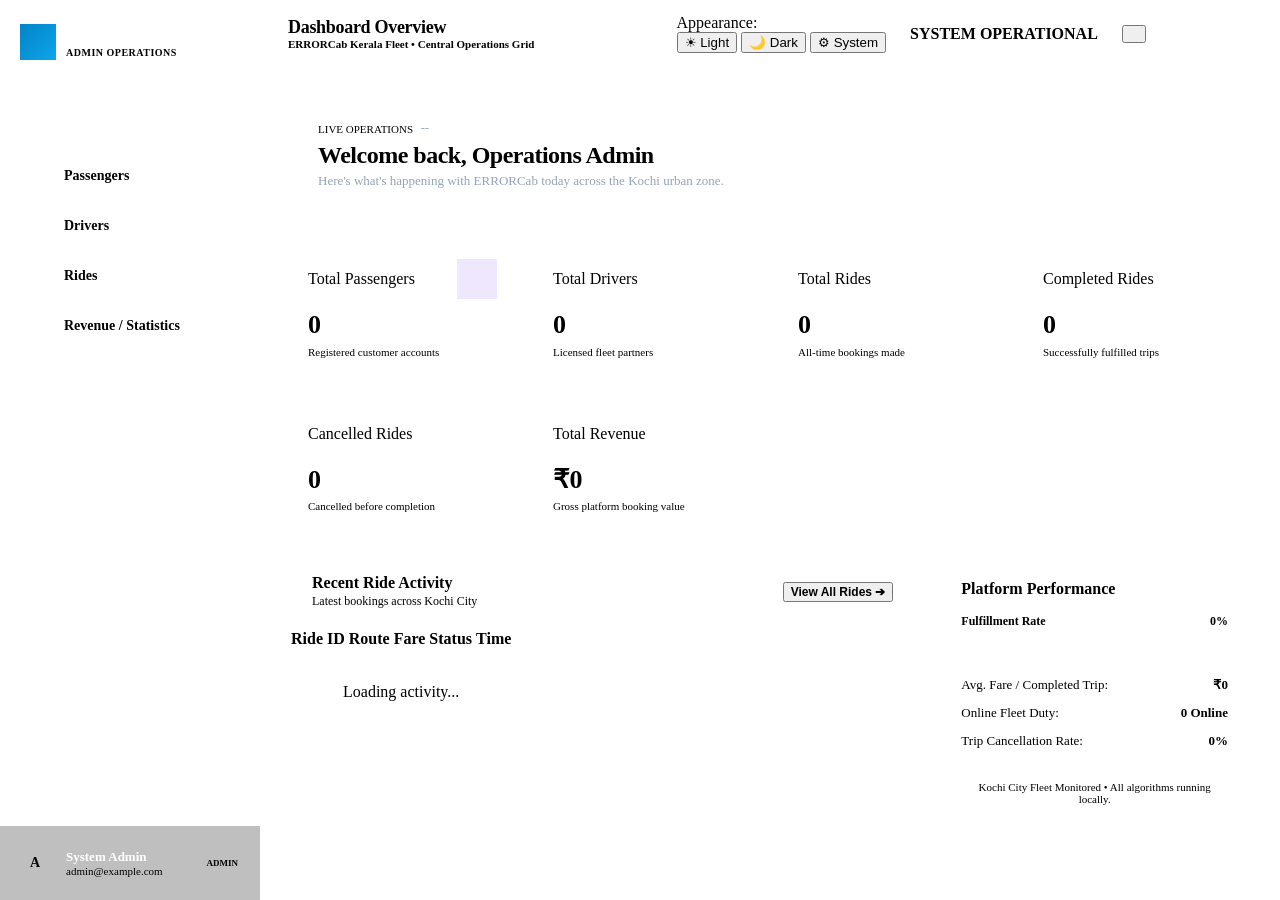
==== commit 6c0a55ad: "Redesign UI and add theme system" ====
--- a/src/main/resources/static/admin-dashboard.html
+++ b/src/main/resources/static/admin-dashboard.html
@@ -4,6 +4,18 @@
     <meta charset="UTF-8">
     <meta name="viewport" content="width=device-width, initial-scale=1.0">
     <title>Admin Operations Center - ERRORCab</title>
+    <!-- Early theme resolution prevents dark/light flash -->
+    <script>
+        (function() {
+            try {
+                const saved = localStorage.getItem('errorcab_theme') || 'system';
+                const prefersDark = window.matchMedia && window.matchMedia('(prefers-color-scheme: dark)').matches;
+                const resolved = saved === 'system' ? (prefersDark ? 'dark' : 'light') : saved;
+                document.documentElement.setAttribute('data-theme', resolved);
+                document.documentElement.setAttribute('data-theme-preference', saved);
+            } catch (e) {}
+        })();
+    </script>
     <link rel="stylesheet" href="/css/style.css">
     <style>
         :root {
@@ -11,7 +23,7 @@
         }
 
         body {
-            background: #F1F5F9;
+            background: var(--bg-page);
             margin: 0;
             padding: 0;
             display: flex;
@@ -21,8 +33,8 @@
         /* Sidebar Styling */
         .admin-sidebar {
             width: var(--sidebar-width);
-            background: var(--surface-dark);
-            color: white;
+            background: var(--bg-sidebar);
+            color: var(--text-sidebar);
             position: fixed;
             top: 0;
             left: 0;
@@ -31,13 +43,13 @@
             display: flex;
             flex-direction: column;
             justify-content: space-between;
-            border-right: 1px solid rgba(255, 255, 255, 0.08);
+            border-right: 1px solid var(--border-sidebar);
             transition: transform 0.3s cubic-bezier(0.4, 0, 0.2, 1);
         }
 
         .sidebar-brand {
             padding: 24px 20px;
-            border-bottom: 1px solid rgba(255, 255, 255, 0.08);
+            border-bottom: 1px solid var(--border-sidebar);
             display: flex;
             align-items: center;
             justify-content: space-between;
@@ -57,8 +69,8 @@
             align-items: center;
             gap: 14px;
             padding: 12px 16px;
-            border-radius: 8px;
-            color: #CBD5E1;
+            border-radius: var(--radius-sm);
+            color: var(--text-sidebar);
             font-size: 14px;
             font-weight: 700;
             text-decoration: none;
@@ -70,15 +82,15 @@
 
         .nav-link-item:hover {
             color: #FFFFFF;
-            background: rgba(255, 255, 255, 0.12);
+            background: rgba(255, 255, 255, 0.08);
             transform: translateX(3px);
         }
 
         .nav-link-item.active {
             color: #FFFFFF !important;
-            background: #0284C7 !important;
+            background: var(--primary) !important;
             font-weight: 800;
-            box-shadow: 0 4px 14px rgba(2, 132, 199, 0.45);
+            box-shadow: 0 4px 14px var(--primary-glow);
             transform: translateX(0);
         }
 
@@ -98,7 +110,7 @@
 
         .sidebar-footer {
             padding: 18px 16px;
-            border-top: 1px solid rgba(255, 255, 255, 0.1);
+            border-top: 1px solid var(--border-sidebar);
             background: rgba(0, 0, 0, 0.25);
         }
 
@@ -111,42 +123,42 @@
 
         /* Dedicated Single Sign Out Button in Header */
         .btn-logout {
-            background: #EF4444;
+            background: var(--danger);
             color: #FFFFFF;
             font-weight: 800;
             font-size: 13px;
             padding: 8px 16px;
-            border-radius: 8px;
-            border: 1px solid #DC2626;
+            border-radius: var(--radius-sm);
+            border: 1px solid var(--danger);
             display: inline-flex;
             align-items: center;
             gap: 8px;
-            box-shadow: 0 2px 8px rgba(239, 68, 68, 0.25);
+            box-shadow: 0 2px 8px var(--danger-glow);
             cursor: pointer;
             transition: all 0.2s ease;
         }
 
         .btn-logout:hover {
-            background: #DC2626;
+            background: var(--danger-dark);
             color: #FFFFFF;
-            box-shadow: 0 4px 14px rgba(220, 38, 38, 0.35);
+            box-shadow: 0 4px 14px var(--danger-glow);
             transform: translateY(-1px);
         }
 
         .btn-logout:active {
-            transform: translateY(0);
+            transform: scale(0.98);
         }
 
         .sidebar-avatar {
             width: 38px;
             height: 38px;
             border-radius: 50%;
-            background: rgba(56, 189, 248, 0.2);
-            border: 1px solid var(--accent);
+            background: var(--primary-subtle);
+            border: 1.5px solid var(--primary);
             display: flex;
             align-items: center;
             justify-content: center;
-            color: var(--accent);
+            color: var(--primary);
             font-weight: 800;
             font-size: 14px;
             flex-shrink: 0;
@@ -164,7 +176,9 @@
         }
 
         .admin-topbar {
-            background: white;
+            background: var(--bg-topbar);
+            backdrop-filter: blur(16px);
+            -webkit-backdrop-filter: blur(16px);
             border-bottom: 1px solid var(--border);
             padding: 14px 28px;
             display: flex;
@@ -173,7 +187,7 @@
             position: sticky;
             top: 0;
             z-index: 90;
-            box-shadow: 0 1px 3px rgba(0, 0, 0, 0.03);
+            box-shadow: var(--shadow-xs);
         }
 
         .admin-content-body {
@@ -210,8 +224,8 @@
             margin-bottom: 24px;
         }
 
-        .kpi-card {
-            background: white;
+        .admin-kpi-card {
+            background: var(--bg-card);
             border: 1px solid var(--border);
             border-radius: var(--radius-lg);
             padding: 20px;
@@ -224,10 +238,10 @@
             justify-content: space-between;
         }
 
-        .kpi-card:hover {
+        .admin-kpi-card:hover {
             transform: translateY(-2px);
             box-shadow: var(--shadow-md);
-            border-color: #CBD5E1;
+            border-color: var(--primary-border);
         }
 
         .kpi-top {
@@ -250,16 +264,9 @@
         .kpi-number {
             font-size: 26px;
             font-weight: 900;
-            color: var(--surface-dark);
+            color: var(--text-primary);
             letter-spacing: -0.5px;
             line-height: 1.1;
-        }
-
-        .kpi-label {
-            font-size: 13px;
-            font-weight: 700;
-            color: var(--text-muted);
-            margin-top: 4px;
         }
 
         .kpi-sub {
@@ -319,7 +326,7 @@
         .micro-route-line {
             width: 1px;
             height: 8px;
-            background: #CBD5E1;
+            background: var(--border);
             margin-left: 3px;
         }
 
@@ -332,25 +339,25 @@
         }
 
         .filter-pill {
-            background: white;
+            background: var(--bg-card);
             border: 1px solid var(--border);
             padding: 6px 14px;
             border-radius: var(--radius-full);
             font-size: 12px;
             font-weight: 700;
-            color: var(--text-dark);
+            color: var(--text-primary);
             cursor: pointer;
             transition: all var(--transition-fast);
             white-space: nowrap;
         }
 
         .filter-pill.active {
-            background: var(--surface-dark);
-            color: white;
-            border-color: var(--surface-dark);
-        }
-
-        /* Mobile Viewport Adaptations */
+            background: var(--primary);
+            color: #FFFFFF;
+            border-color: var(--primary);
+        }
+
+        /* Responsive Mobile Table Transformations */
         @media (max-width: 1024px) {
             .admin-sidebar {
                 transform: translateX(-100%);
@@ -390,6 +397,31 @@
             .hide-on-mobile {
                 display: none !important;
             }
+
+            /* Stacked Cards for Mobile Tables */
+            .table-container thead {
+                display: none;
+            }
+            .table-container tbody tr {
+                display: block;
+                padding: 16px;
+                border-bottom: 1px solid var(--border);
+            }
+            .table-container tbody td {
+                display: flex;
+                justify-content: space-between;
+                align-items: center;
+                padding: 6px 0;
+                border: none;
+            }
+            .table-container tbody td::before {
+                content: attr(data-label);
+                font-size: 11px;
+                font-weight: 800;
+                text-transform: uppercase;
+                color: var(--text-muted);
+                letter-spacing: 0.5px;
+            }
         }
 
         @media (max-width: 560px) {
@@ -411,21 +443,21 @@
     <!-- Mobile Drawer Backdrop -->
     <div class="sidebar-backdrop" id="sidebarBackdrop" onclick="toggleSidebar(false)"></div>
 
-    <!-- Modern Admin Sidebar Navigation -->
+    <!-- Admin Sidebar Navigation -->
     <aside class="admin-sidebar" id="adminSidebar">
         <div>
             <!-- Sidebar Header Brand -->
             <div class="sidebar-brand">
                 <div style="display: flex; align-items: center; gap: 10px;">
-                    <div style="width: 34px; height: 34px; border-radius: var(--radius-md); background: linear-gradient(135deg, #0284C7, #0EA5E9); display: flex; align-items: center; justify-content: center; color: white;">
+                    <div style="width: 36px; height: 36px; border-radius: var(--radius-md); background: linear-gradient(135deg, #0284C7, #0EA5E9); display: flex; align-items: center; justify-content: center; color: white;">
                         <span id="brandCarIcon"></span>
                     </div>
                     <div>
                         <div style="font-size: 17px; font-weight: 900; letter-spacing: -0.3px; color: white;">ERRORCab</div>
-                        <div style="font-size: 10px; color: #94A3B8; font-weight: 700; letter-spacing: 0.5px;">ADMIN OPERATIONS</div>
-                    </div>
-                </div>
-                <button type="button" class="mobile-menu-toggle" onclick="toggleSidebar(false)" style="background: none; border: none; color: #94A3B8; cursor: pointer; display: none; padding: 4px;">
+                        <div style="font-size: 10px; color: var(--text-sidebar-muted); font-weight: 700; letter-spacing: 0.5px;">ADMIN OPERATIONS</div>
+                    </div>
+                </div>
+                <button type="button" class="mobile-menu-toggle" onclick="toggleSidebar(false)" style="background: none; border: none; color: #94A3B8; cursor: pointer; display: none; padding: 4px;" aria-label="Close menu">
                     <span id="closeSidebarIcon"></span>
                 </button>
             </div>
@@ -458,10 +490,10 @@
         <!-- Sidebar Footer / Admin Profile Badge (Single logout action is in header) -->
         <div class="sidebar-footer">
             <div class="sidebar-user-card">
-                <div class="sidebar-avatar" style="background: rgba(2, 132, 199, 0.3); border: 1.5px solid #38BDF8; color: #38BDF8; font-weight: 900;">A</div>
+                <div class="sidebar-avatar">A</div>
                 <div style="overflow: hidden; flex-grow: 1;">
                     <div style="font-size: 13px; font-weight: 800; color: #FFFFFF; white-space: nowrap; overflow: hidden; text-overflow: ellipsis;" id="sidebarAdminName">System Admin</div>
-                    <div style="font-size: 11px; color: #94A3B8; white-space: nowrap; overflow: hidden; text-overflow: ellipsis;" id="sidebarAdminEmail">admin@example.com</div>
+                    <div style="font-size: 11px; color: var(--text-sidebar-muted); white-space: nowrap; overflow: hidden; text-overflow: ellipsis;" id="sidebarAdminEmail">admin@example.com</div>
                 </div>
                 <span class="badge badge-success" style="font-size: 9px; padding: 3px 6px; font-weight: 800;">ADMIN</span>
             </div>
@@ -475,12 +507,12 @@
         <header class="admin-topbar">
             <div style="display: flex; align-items: center; gap: 14px;">
                 <!-- Mobile Hamburger Button -->
-                <button type="button" class="mobile-menu-toggle btn btn-secondary btn-sm" onclick="toggleSidebar(true)" style="display: none; padding: 6px 10px; border-radius: 8px;" title="Open Menu">
+                <button type="button" class="mobile-menu-toggle btn btn-secondary btn-sm" onclick="toggleSidebar(true)" style="display: none; padding: 6px 10px; border-radius: 8px;" title="Open Menu" aria-label="Open menu">
                     <span id="topbarMenuIcon"></span>
                 </button>
 
                 <div>
-                    <div style="font-size: 18px; font-weight: 800; color: var(--text-dark); letter-spacing: -0.3px;" id="topbarViewTitle">
+                    <div style="font-size: 18px; font-weight: 800; color: var(--text-primary); letter-spacing: -0.3px;" id="topbarViewTitle">
                         Dashboard Overview
                     </div>
                     <div style="font-size: 11px; color: var(--text-muted); font-weight: 600;" id="topbarViewSubtitle">
@@ -490,18 +522,36 @@
             </div>
 
             <div style="display: flex; align-items: center; gap: 12px;">
+                <!-- Theme Switcher (Visible on All Screen Sizes) -->
+                <div id="adminThemeSlot">
+                    <div class="theme-control-wrapper" role="radiogroup" aria-label="Appearance Theme">
+                        <span class="theme-control-label">Appearance:</span>
+                        <div class="theme-switcher">
+                            <button type="button" class="theme-btn" data-theme-choice="light" onclick="App.setTheme('light')" title="Light theme" aria-label="Select Light theme">
+                                <span>&#9728; Light</span>
+                            </button>
+                            <button type="button" class="theme-btn" data-theme-choice="dark" onclick="App.setTheme('dark')" title="Dark theme" aria-label="Select Dark theme">
+                                <span>&#127769; Dark</span>
+                            </button>
+                            <button type="button" class="theme-btn" data-theme-choice="system" onclick="App.setTheme('system')" title="Follow System theme" aria-label="Select System theme">
+                                <span>&#9881; System</span>
+                            </button>
+                        </div>
+                    </div>
+                </div>
+
                 <!-- Live Platform Status Badge -->
-                <span class="badge badge-success hide-on-mobile" style="background: rgba(16, 185, 129, 0.1); color: #059669; border: 1px solid rgba(16, 185, 129, 0.3); display: inline-flex; align-items: center; gap: 6px; padding: 6px 12px; font-weight: 800;">
-                    <span class="live-pulse" style="width: 6px; height: 6px;"></span>
+                <span class="badge badge-success hide-on-mobile" style="padding: 6px 12px; font-weight: 800;">
+                    <span class="live-pulse-dot" style="width: 6px; height: 6px;"></span>
                     SYSTEM OPERATIONAL
                 </span>
 
                 <!-- Notifications Button (Demo) -->
-                <button type="button" onclick="App.showToast('Platform Notice', 'All Kochi fleet systems functioning normally.', 'shield')" class="btn btn-secondary btn-sm" style="padding: 7px 10px; border-radius: 8px;" title="Notifications">
+                <button type="button" onclick="App.showToast('Platform Notice', 'All Kochi fleet systems functioning normally.', 'shield')" class="btn btn-secondary btn-sm" style="padding: 7px 10px;" title="Notifications" aria-label="Notifications">
                     <span id="topbarBellIcon"></span>
                 </button>
 
-                <!-- Topbar Sign Out Button (Sole Accessible Sign Out Action) -->
+                <!-- Topbar Sign Out Button (Sole Accessible Sign Out Action in Admin) -->
                 <button type="button" onclick="App.logout()" class="btn btn-logout btn-sm" id="topbarSignOutBtn" title="Sign Out of Admin Operations">
                     <span id="topbarSignOutIcon"></span>
                     <span>Sign Out</span>
@@ -516,18 +566,18 @@
             <section id="view-dashboard" class="admin-view active">
                 
                 <!-- Welcome Banner -->
-                <div class="card" style="background: linear-gradient(135deg, #0B132B 0%, #1E293B 100%); color: white; border: none; padding: 26px 30px; margin-bottom: 24px; position: relative; overflow: hidden;">
-                    <div style="position: absolute; right: -20px; top: -20px; width: 180px; height: 180px; background: radial-gradient(circle, rgba(56, 189, 248, 0.15) 0%, rgba(56, 189, 248, 0) 70%); border-radius: 50%; pointer-events: none;"></div>
+                <div class="card" style="background: var(--active-job-bg); color: var(--active-job-text); border: 1px solid var(--active-job-border); padding: 26px 30px; margin-bottom: 24px; position: relative; overflow: hidden;">
+                    <div style="position: absolute; right: -20px; top: -20px; width: 180px; height: 180px; background: radial-gradient(circle, var(--primary-glow) 0%, transparent 70%); border-radius: 50%; pointer-events: none;"></div>
                     
                     <div style="display: flex; justify-content: space-between; align-items: center; flex-wrap: wrap; gap: 16px; position: relative; z-index: 2;">
                         <div>
                             <div style="display: flex; align-items: center; gap: 8px; margin-bottom: 6px;">
-                                <span class="badge badge-primary" style="font-size: 11px; padding: 3px 10px; background: rgba(56, 189, 248, 0.2); color: #38BDF8; border: 1px solid rgba(56, 189, 248, 0.3);">
+                                <span class="badge badge-primary" style="font-size: 11px;">
                                     LIVE OPERATIONS
                                 </span>
                                 <span style="font-size: 12px; color: #94A3B8;" id="currentDateStr">--</span>
                             </div>
-                            <h1 style="font-size: 24px; font-weight: 900; margin: 0; letter-spacing: -0.5px;">Welcome back, Admin</h1>
+                            <h1 style="font-size: 24px; font-weight: 900; margin: 0; letter-spacing: -0.5px;">Welcome back, Operations Admin</h1>
                             <p style="color: #94A3B8; font-size: 13px; margin: 4px 0 0;">Here's what's happening with ERRORCab today across the Kochi urban zone.</p>
                         </div>
 
@@ -539,13 +589,13 @@
                     </div>
                 </div>
 
-                <!-- 6 Attractive Statistic Cards -->
+                <!-- 6 Statistic Cards -->
                 <div class="stat-grid-6">
                     <!-- 1. Total Passengers -->
-                    <div class="kpi-card">
+                    <div class="admin-kpi-card">
                         <div class="kpi-top">
                             <div class="kpi-label">Total Passengers</div>
-                            <div class="kpi-icon-pill" style="background: rgba(139, 92, 246, 0.1); color: #8B5CF6;">
+                            <div class="kpi-icon-pill" style="background: rgba(139, 92, 246, 0.15); color: #8B5CF6;">
                                 <span id="kpiIconPassengers"></span>
                             </div>
                         </div>
@@ -556,10 +606,10 @@
                     </div>
 
                     <!-- 2. Total Drivers -->
-                    <div class="kpi-card">
+                    <div class="admin-kpi-card">
                         <div class="kpi-top">
                             <div class="kpi-label">Total Drivers</div>
-                            <div class="kpi-icon-pill" style="background: rgba(245, 158, 11, 0.1); color: #D97706;">
+                            <div class="kpi-icon-pill" style="background: var(--warning-subtle); color: var(--warning);">
                                 <span id="kpiIconDrivers"></span>
                             </div>
                         </div>
@@ -570,10 +620,10 @@
                     </div>
 
                     <!-- 3. Total Rides -->
-                    <div class="kpi-card">
+                    <div class="admin-kpi-card">
                         <div class="kpi-top">
                             <div class="kpi-label">Total Rides</div>
-                            <div class="kpi-icon-pill" style="background: rgba(2, 132, 199, 0.1); color: #0284C7;">
+                            <div class="kpi-icon-pill" style="background: var(--primary-subtle); color: var(--primary);">
                                 <span id="kpiIconRides"></span>
                             </div>
                         </div>
@@ -584,56 +634,56 @@
                     </div>
 
                     <!-- 4. Completed Rides -->
-                    <div class="kpi-card">
+                    <div class="admin-kpi-card">
                         <div class="kpi-top">
                             <div class="kpi-label">Completed Rides</div>
-                            <div class="kpi-icon-pill" style="background: rgba(16, 185, 129, 0.1); color: #10B981;">
+                            <div class="kpi-icon-pill" style="background: var(--success-subtle); color: var(--success);">
                                 <span id="kpiIconCompleted"></span>
                             </div>
                         </div>
-                        <div class="kpi-number" id="statCompleted" style="color: #059669;">0</div>
+                        <div class="kpi-number" id="statCompleted" style="color: var(--success);">0</div>
                         <div class="kpi-sub">
                             <span>Successfully fulfilled trips</span>
                         </div>
                     </div>
 
                     <!-- 5. Cancelled Rides -->
-                    <div class="kpi-card">
+                    <div class="admin-kpi-card">
                         <div class="kpi-top">
                             <div class="kpi-label">Cancelled Rides</div>
-                            <div class="kpi-icon-pill" style="background: rgba(239, 68, 68, 0.1); color: #EF4444;">
+                            <div class="kpi-icon-pill" style="background: var(--danger-subtle); color: var(--danger);">
                                 <span id="kpiIconCancelled"></span>
                             </div>
                         </div>
-                        <div class="kpi-number" id="statCancelled" style="color: #DC2626;">0</div>
+                        <div class="kpi-number" id="statCancelled" style="color: var(--danger);">0</div>
                         <div class="kpi-sub">
                             <span>Cancelled before completion</span>
                         </div>
                     </div>
 
                     <!-- 6. Total Revenue -->
-                    <div class="kpi-card" style="background: linear-gradient(135deg, #F0FDF4 0%, #FFFFFF 100%); border-color: #BBF7D0;">
+                    <div class="admin-kpi-card" style="border-color: var(--success-border);">
                         <div class="kpi-top">
-                            <div class="kpi-label" style="color: #166534;">Total Revenue</div>
-                            <div class="kpi-icon-pill" style="background: rgba(16, 185, 129, 0.2); color: #10B981;">
+                            <div class="kpi-label" style="color: var(--success);">Total Revenue</div>
+                            <div class="kpi-icon-pill" style="background: var(--success-subtle); color: var(--success);">
                                 <span id="kpiIconRevenue"></span>
                             </div>
                         </div>
-                        <div class="kpi-number" id="statRevenue" style="color: #15803D;">₹0</div>
-                        <div class="kpi-sub" style="color: #166534;">
+                        <div class="kpi-number" id="statRevenue" style="color: var(--success);">₹0</div>
+                        <div class="kpi-sub" style="color: var(--success);">
                             <span>Gross platform booking value</span>
                         </div>
                     </div>
                 </div>
 
                 <!-- Recent Ride Activity & Quick Insights Grid -->
-                <div class="grid grid-3 responsive-card-grid" style="align-items: flex-start; gap: 20px;">
+                <div class="grid grid-3 responsive-card-grid" style="align-items: flex-start; gap: 20px; display: grid; grid-template-columns: 2fr 1fr;">
                     
                     <!-- Left: Recent Ride Activity (2 Cols) -->
-                    <div class="card" style="grid-column: span 2; padding: 0; overflow: hidden;">
-                        <div style="padding: 18px 24px; border-bottom: 1px solid var(--border); display: flex; justify-content: space-between; align-items: center;">
+                    <div class="card" style="padding: 0; overflow: hidden;">
+                        <div style="padding: 18px 24px; border-bottom: 1px solid var(--border); display: flex; justify-content: space-between; align-items: center; flex-wrap: wrap; gap: 10px;">
                             <div>
-                                <h3 style="font-size: 16px; font-weight: 800; color: var(--text-dark); margin: 0;">Recent Ride Activity</h3>
+                                <h3 style="font-size: 16px; font-weight: 800; color: var(--text-primary); margin: 0;">Recent Ride Activity</h3>
                                 <p style="font-size: 12px; color: var(--text-muted); margin: 2px 0 0;">Latest bookings across Kochi City</p>
                             </div>
                             <button type="button" onclick="switchView('rides')" class="btn btn-secondary btn-sm" style="font-size: 12px; font-weight: 700;">
@@ -641,7 +691,7 @@
                             </button>
                         </div>
 
-                        <div class="table-container">
+                        <div class="table-container" style="border: none; margin: 0;">
                             <table class="table" style="margin-bottom: 0;">
                                 <thead>
                                     <tr>
@@ -661,7 +711,7 @@
 
                     <!-- Right: Quick Fleet & Revenue Insights (1 Col) -->
                     <div class="card" style="padding: 24px;">
-                        <h3 style="font-size: 16px; font-weight: 800; color: var(--text-dark); margin: 0 0 16px;">Platform Performance</h3>
+                        <h3 style="font-size: 16px; font-weight: 800; color: var(--text-primary); margin: 0 0 16px;">Platform Performance</h3>
                         
                         <!-- Completion Rate Progress -->
                         <div style="margin-bottom: 18px;">
@@ -669,7 +719,7 @@
                                 <span style="color: var(--text-muted);">Fulfillment Rate</span>
                                 <span id="insightFulfillmentPct" style="color: var(--success); font-weight: 800;">0%</span>
                             </div>
-                            <div style="width: 100%; height: 8px; background: #E2E8F0; border-radius: 4px; overflow: hidden;">
+                            <div style="width: 100%; height: 8px; background: var(--bg-card-subtle); border-radius: 4px; overflow: hidden; border: 1px solid var(--border);">
                                 <div id="insightFulfillmentBar" style="height: 100%; width: 0%; background: var(--success); transition: width 0.5s ease;"></div>
                             </div>
                         </div>
@@ -678,7 +728,7 @@
                         <div style="display: flex; flex-direction: column; gap: 12px; border-top: 1px dashed var(--border); padding-top: 16px;">
                             <div style="display: flex; justify-content: space-between; align-items: center; font-size: 13px;">
                                 <span style="color: var(--text-muted);">Avg. Fare / Completed Trip:</span>
-                                <b id="insightAvgFare" style="color: var(--surface-dark);">₹0</b>
+                                <b id="insightAvgFare" style="color: var(--text-primary);">₹0</b>
                             </div>
                             <div style="display: flex; justify-content: space-between; align-items: center; font-size: 13px;">
                                 <span style="color: var(--text-muted);">Online Fleet Duty:</span>
@@ -690,7 +740,7 @@
                             </div>
                         </div>
 
-                        <div style="margin-top: 20px; background: #F8FAFC; border: 1px solid var(--border); border-radius: var(--radius-md); padding: 12px; font-size: 11px; color: var(--text-muted); text-align: center;">
+                        <div style="margin-top: 20px; background: var(--bg-card-subtle); border: 1px solid var(--border); border-radius: var(--radius-md); padding: 12px; font-size: 11px; color: var(--text-muted); text-align: center;">
                             Kochi City Fleet Monitored • All algorithms running locally.
                         </div>
                     </div>
@@ -705,7 +755,7 @@
                 
                 <div style="display: flex; justify-content: space-between; align-items: center; flex-wrap: wrap; gap: 14px; margin-bottom: 20px;">
                     <div>
-                        <h2 style="font-size: 22px; font-weight: 800; color: var(--text-dark); margin: 0; letter-spacing: -0.3px;">Passenger Directory</h2>
+                        <h2 style="font-size: 22px; font-weight: 800; color: var(--text-primary); margin: 0; letter-spacing: -0.3px;">Passenger Directory</h2>
                         <p style="color: var(--text-muted); font-size: 13px; margin: 2px 0 0;">Manage registered customer accounts, view booking counts, and toggle account access.</p>
                     </div>
 
@@ -715,7 +765,7 @@
                 </div>
 
                 <div class="card" style="padding: 0; overflow: hidden;">
-                    <div class="table-container">
+                    <div class="table-container" style="border: none; margin: 0;">
                         <table class="table" style="margin-bottom: 0;">
                             <thead>
                                 <tr>
@@ -743,7 +793,7 @@
                 
                 <div style="display: flex; justify-content: space-between; align-items: center; flex-wrap: wrap; gap: 14px; margin-bottom: 20px;">
                     <div>
-                        <h2 style="font-size: 22px; font-weight: 800; color: var(--text-dark); margin: 0; letter-spacing: -0.3px;">Driver Fleet Management</h2>
+                        <h2 style="font-size: 22px; font-weight: 800; color: var(--text-primary); margin: 0; letter-spacing: -0.3px;">Driver Fleet Management</h2>
                         <p style="color: var(--text-muted); font-size: 13px; margin: 2px 0 0;">Review driver partners, commercial vehicle registrations, ratings, and live duty states.</p>
                     </div>
 
@@ -753,7 +803,7 @@
                 </div>
 
                 <div class="card" style="padding: 0; overflow: hidden;">
-                    <div class="table-container">
+                    <div class="table-container" style="border: none; margin: 0;">
                         <table class="table" style="margin-bottom: 0;">
                             <thead>
                                 <tr>
@@ -783,7 +833,7 @@
                 
                 <div style="display: flex; justify-content: space-between; align-items: center; flex-wrap: wrap; gap: 14px; margin-bottom: 20px;">
                     <div>
-                        <h2 style="font-size: 22px; font-weight: 800; color: var(--text-dark); margin: 0; letter-spacing: -0.3px;">Real-Time Rides Log</h2>
+                        <h2 style="font-size: 22px; font-weight: 800; color: var(--text-primary); margin: 0; letter-spacing: -0.3px;">Real-Time Rides Log</h2>
                         <p style="color: var(--text-muted); font-size: 13px; margin: 2px 0 0;">Complete chronological dispatch audit across all Kochi urban routes.</p>
                     </div>
 
@@ -799,7 +849,7 @@
                 </div>
 
                 <div class="card" style="padding: 0; overflow: hidden;">
-                    <div class="table-container">
+                    <div class="table-container" style="border: none; margin: 0;">
                         <table class="table" style="margin-bottom: 0;">
                             <thead>
                                 <tr>
@@ -827,90 +877,90 @@
             <section id="view-statistics" class="admin-view">
                 
                 <div style="margin-bottom: 24px;">
-                    <h2 style="font-size: 22px; font-weight: 800; color: var(--text-dark); margin: 0; letter-spacing: -0.3px;">Platform Revenue & Financial Breakdown</h2>
+                    <h2 style="font-size: 22px; font-weight: 800; color: var(--text-primary); margin: 0; letter-spacing: -0.3px;">Platform Revenue & Financial Breakdown</h2>
                     <p style="color: var(--text-muted); font-size: 13px; margin: 2px 0 0;">Detailed analytics on booking revenue, average fares, and category distributions.</p>
                 </div>
 
                 <!-- 4 Financial Highlights -->
-                <div class="grid grid-4" style="margin-bottom: 24px;">
-                    <div class="card stat-card">
-                        <div class="stat-icon" style="background: rgba(16, 185, 129, 0.15); color: #10B981; font-size: 20px; font-weight: 900;">₹</div>
+                <div class="grid-kpi" style="margin-bottom: 24px;">
+                    <div class="kpi-card">
+                        <div class="kpi-icon" style="background: var(--success-subtle); color: var(--success); font-size: 20px; font-weight: 900;">₹</div>
                         <div>
-                            <div class="stat-value" id="statsTotalGross">₹0</div>
-                            <div class="stat-label">Total Platform Turnover</div>
-                        </div>
-                    </div>
-
-                    <div class="card stat-card">
-                        <div class="stat-icon" style="background: rgba(2, 132, 199, 0.1); color: #0284C7;">
+                            <div class="kpi-value" id="statsTotalGross">₹0</div>
+                            <div class="kpi-label">Total Platform Turnover</div>
+                        </div>
+                    </div>
+
+                    <div class="kpi-card">
+                        <div class="kpi-icon" style="background: var(--primary-subtle); color: var(--primary);">
                             <span id="statsAvgIcon"></span>
                         </div>
                         <div>
-                            <div class="stat-value" id="statsAvgTicket">₹0</div>
-                            <div class="stat-label">Average Trip Fare</div>
-                        </div>
-                    </div>
-
-                    <div class="card stat-card">
-                        <div class="stat-icon" style="background: rgba(139, 92, 246, 0.1); color: #8B5CF6;">
+                            <div class="kpi-value" id="statsAvgTicket">₹0</div>
+                            <div class="kpi-label">Average Trip Fare</div>
+                        </div>
+                    </div>
+
+                    <div class="kpi-card">
+                        <div class="kpi-icon" style="background: rgba(139, 92, 246, 0.15); color: #8B5CF6;">
                             <span id="statsFulfillIcon"></span>
                         </div>
                         <div>
-                            <div class="stat-value" id="statsFulfillRate">0%</div>
-                            <div class="stat-label">Ride Fulfillment Rate</div>
-                        </div>
-                    </div>
-
-                    <div class="card stat-card">
-                        <div class="stat-icon" style="background: rgba(239, 68, 68, 0.1); color: #EF4444;">
+                            <div class="kpi-value" id="statsFulfillRate">0%</div>
+                            <div class="kpi-label">Ride Fulfillment Rate</div>
+                        </div>
+                    </div>
+
+                    <div class="kpi-card">
+                        <div class="kpi-icon" style="background: var(--danger-subtle); color: var(--danger);">
                             <span id="statsCancelIcon"></span>
                         </div>
                         <div>
-                            <div class="stat-value" id="statsCancelRate">0%</div>
-                            <div class="stat-label">Cancellation Rate</div>
+                            <div class="kpi-value" id="statsCancelRate">0%</div>
+                            <div class="kpi-label">Cancellation Rate</div>
                         </div>
                     </div>
                 </div>
 
                 <!-- Category Breakdown Card -->
                 <div class="card" style="padding: 24px; margin-bottom: 24px;">
-                    <h3 style="font-size: 16px; font-weight: 800; color: var(--text-dark); margin: 0 0 16px;">
+                    <h3 style="font-size: 16px; font-weight: 800; color: var(--text-primary); margin: 0 0 16px;">
                         Cab Category Booking Share
                     </h3>
 
                     <div style="display: grid; grid-template-columns: repeat(auto-fit, minmax(260px, 1fr)); gap: 20px;">
                         <!-- Economy -->
-                        <div style="background: var(--bg-main); border: 1px solid var(--border); border-radius: var(--radius-md); padding: 16px;">
+                        <div style="background: var(--bg-card-subtle); border: 1px solid var(--border); border-radius: var(--radius-md); padding: 16px;">
                             <div style="display: flex; justify-content: space-between; align-items: center; margin-bottom: 8px;">
                                 <div style="display: flex; align-items: center; gap: 8px;">
-                                    <span class="badge badge-secondary">ECONOMY</span>
+                                    <span class="badge badge-neutral">ECONOMY</span>
                                     <span style="font-size: 12px; color: var(--text-muted);">Hatchback Fleet</span>
                                 </div>
-                                <b id="catCountEconomy" style="font-size: 16px; color: var(--surface-dark);">0 trips</b>
+                                <b id="catCountEconomy" style="font-size: 16px; color: var(--text-primary);">0 trips</b>
                             </div>
                             <div style="font-size: 14px; font-weight: 800; color: var(--primary);" id="catRevEconomy">₹0 Revenue</div>
                         </div>
 
                         <!-- Premium -->
-                        <div style="background: var(--bg-main); border: 1px solid var(--border); border-radius: var(--radius-md); padding: 16px;">
+                        <div style="background: var(--bg-card-subtle); border: 1px solid var(--border); border-radius: var(--radius-md); padding: 16px;">
                             <div style="display: flex; justify-content: space-between; align-items: center; margin-bottom: 8px;">
                                 <div style="display: flex; align-items: center; gap: 8px;">
                                     <span class="badge badge-primary">PREMIUM</span>
                                     <span style="font-size: 12px; color: var(--text-muted);">Sedan Fleet</span>
                                 </div>
-                                <b id="catCountPremium" style="font-size: 16px; color: var(--surface-dark);">0 trips</b>
+                                <b id="catCountPremium" style="font-size: 16px; color: var(--text-primary);">0 trips</b>
                             </div>
                             <div style="font-size: 14px; font-weight: 800; color: var(--primary);" id="catRevPremium">₹0 Revenue</div>
                         </div>
 
                         <!-- SUV -->
-                        <div style="background: var(--bg-main); border: 1px solid var(--border); border-radius: var(--radius-md); padding: 16px;">
+                        <div style="background: var(--bg-card-subtle); border: 1px solid var(--border); border-radius: var(--radius-md); padding: 16px;">
                             <div style="display: flex; justify-content: space-between; align-items: center; margin-bottom: 8px;">
                                 <div style="display: flex; align-items: center; gap: 8px;">
                                     <span class="badge badge-warning">SUV</span>
                                     <span style="font-size: 12px; color: var(--text-muted);">6-Seater Fleet</span>
                                 </div>
-                                <b id="catCountSuv" style="font-size: 16px; color: var(--surface-dark);">0 trips</b>
+                                <b id="catCountSuv" style="font-size: 16px; color: var(--text-primary);">0 trips</b>
                             </div>
                             <div style="font-size: 14px; font-weight: 800; color: var(--primary);" id="catRevSuv">₹0 Revenue</div>
                         </div>
@@ -933,6 +983,11 @@
         let currentRideFilter = 'ALL';
 
         window.addEventListener('DOMContentLoaded', async () => {
+            // Initialize theme and render theme switcher in admin topbar
+            App.initTheme();
+            const adminThemeSlot = document.getElementById('adminThemeSlot');
+            if (adminThemeSlot) adminThemeSlot.innerHTML = App.renderThemeSelectorHTML();
+
             // Render SVG icons for UI
             renderIcons();
 
@@ -952,9 +1007,9 @@
 
         function renderIcons() {
             document.getElementById('brandCarIcon').innerHTML = App.icon('shield', 18, '#FFFFFF');
-            document.getElementById('closeSidebarIcon').innerHTML = App.icon('x', 18, '#E2E8F0');
-            document.getElementById('topbarMenuIcon').innerHTML = App.icon('menu', 18, '#0F172A');
-            document.getElementById('topbarBellIcon').innerHTML = App.icon('bell', 16, '#0F172A');
+            document.getElementById('closeSidebarIcon').innerHTML = App.icon('x', 18, 'currentColor');
+            document.getElementById('topbarMenuIcon').innerHTML = App.icon('menu', 18, 'currentColor');
+            document.getElementById('topbarBellIcon').innerHTML = App.icon('bell', 16, 'currentColor');
             
             const topbarLogoutEl = document.getElementById('topbarSignOutIcon');
             if (topbarLogoutEl) topbarLogoutEl.innerHTML = App.icon('logOut', 14, '#FFFFFF');
@@ -966,15 +1021,15 @@
             document.getElementById('navIconStats').innerHTML = App.icon('chart', 18);
 
             document.getElementById('kpiIconPassengers').innerHTML = App.icon('users', 20, '#8B5CF6');
-            document.getElementById('kpiIconDrivers').innerHTML = App.icon('shield', 20, '#D97706');
-            document.getElementById('kpiIconRides').innerHTML = App.icon('car', 20, '#0284C7');
-            document.getElementById('kpiIconCompleted').innerHTML = App.icon('checkCircle', 20, '#10B981');
-            document.getElementById('kpiIconCancelled').innerHTML = App.icon('xCircle', 20, '#EF4444');
-            document.getElementById('kpiIconRevenue').innerHTML = App.icon('rupee', 20, '#10B981');
-
-            document.getElementById('statsAvgIcon').innerHTML = App.icon('car', 18, '#0284C7');
+            document.getElementById('kpiIconDrivers').innerHTML = App.icon('shield', 20, 'var(--warning)');
+            document.getElementById('kpiIconRides').innerHTML = App.icon('car', 20, 'var(--primary)');
+            document.getElementById('kpiIconCompleted').innerHTML = App.icon('checkCircle', 20, 'var(--success)');
+            document.getElementById('kpiIconCancelled').innerHTML = App.icon('xCircle', 20, 'var(--danger)');
+            document.getElementById('kpiIconRevenue').innerHTML = App.icon('rupee', 20, 'var(--success)');
+
+            document.getElementById('statsAvgIcon').innerHTML = App.icon('car', 18, 'var(--primary)');
             document.getElementById('statsFulfillIcon').innerHTML = App.icon('checkCircle', 18, '#8B5CF6');
-            document.getElementById('statsCancelIcon').innerHTML = App.icon('xCircle', 18, '#EF4444');
+            document.getElementById('statsCancelIcon').innerHTML = App.icon('xCircle', 18, 'var(--danger)');
         }
 
         function toggleSidebar(open) {
@@ -1117,7 +1172,7 @@
                     <tr>
                         <td colspan="5" style="text-align: center; color: var(--text-muted); padding: 36px;">
                             <div style="font-size: 28px; margin-bottom: 4px;">📭</div>
-                            <div style="font-weight: 700; color: var(--text-dark);">No ride activity yet</div>
+                            <div style="font-weight: 700; color: var(--text-primary);">No ride activity yet</div>
                             <div style="font-size: 12px;">Bookings made by passengers will appear here.</div>
                         </td>
                     </tr>
@@ -1135,12 +1190,12 @@
 
                 return `
                     <tr>
-                        <td>
-                            <span style="font-family: monospace; font-weight: 800; background: var(--bg-main); border: 1px solid var(--border); padding: 3px 8px; border-radius: 6px; font-size: 12px;">
+                        <td data-label="Ride ID">
+                            <span style="font-family: monospace; font-weight: 800; background: var(--bg-card-subtle); border: 1px solid var(--border); padding: 3px 8px; border-radius: 6px; font-size: 12px;">
                                 #${id}
                             </span>
                         </td>
-                        <td>
+                        <td data-label="Route">
                             <div class="micro-route">
                                 <div class="micro-route-point">
                                     <span class="micro-dot-green"></span>
@@ -1153,15 +1208,15 @@
                                 </div>
                             </div>
                         </td>
-                        <td style="font-weight: 800; color: var(--surface-dark);">
+                        <td data-label="Fare" style="font-weight: 800; color: var(--text-primary);">
                             ${App.formatCurrency(r.fare)}
                         </td>
-                        <td>
+                        <td data-label="Status">
                             <span class="badge badge-${getStatusBadge(status)}" style="font-size: 11px;">
                                 ${status.replace('_', ' ')}
                             </span>
                         </td>
-                        <td style="text-align: right; font-size: 12px; color: var(--text-muted); white-space: nowrap;">
+                        <td data-label="Time" style="text-align: right; font-size: 12px; color: var(--text-muted); white-space: nowrap;">
                             ${App.formatDate(time)}
                         </td>
                     </tr>
@@ -1177,7 +1232,7 @@
                     <tr>
                         <td colspan="7" style="text-align: center; color: var(--text-muted); padding: 48px;">
                             <div style="font-size: 32px; margin-bottom: 6px;">👥</div>
-                            <div style="font-weight: 700; color: var(--text-dark);">No passengers registered yet</div>
+                            <div style="font-weight: 700; color: var(--text-primary);">No passengers registered yet</div>
                             <div style="font-size: 12px;">Registered users will appear in this directory.</div>
                         </td>
                     </tr>
@@ -1192,33 +1247,33 @@
 
                 return `
                     <tr>
-                        <td>
-                            <span style="font-family: monospace; font-weight: 800; background: var(--bg-main); border: 1px solid var(--border); padding: 4px 8px; border-radius: 6px; font-size: 12px;">
+                        <td data-label="User ID">
+                            <span style="font-family: monospace; font-weight: 800; background: var(--bg-card-subtle); border: 1px solid var(--border); padding: 4px 8px; border-radius: 6px; font-size: 12px;">
                                 #${uid}
                             </span>
                         </td>
-                        <td>
+                        <td data-label="Name">
                             <div style="display: flex; align-items: center; gap: 10px;">
-                                <div style="width: 32px; height: 32px; border-radius: 50%; background: rgba(2, 132, 199, 0.1); color: var(--primary); font-weight: 800; display: flex; align-items: center; justify-content: center; font-size: 12px;">
+                                <div style="width: 32px; height: 32px; border-radius: 50%; background: var(--primary-subtle); color: var(--primary); font-weight: 800; display: flex; align-items: center; justify-content: center; font-size: 12px;">
                                     ${(p.name || 'U').charAt(0).toUpperCase()}
                                 </div>
-                                <div style="font-weight: 800; font-size: 14px; color: var(--surface-dark);">${p.name}</div>
-                            </div>
-                        </td>
-                        <td style="font-size: 13px; color: var(--text-dark);">${p.email}</td>
-                        <td style="font-size: 13px; color: var(--text-muted);">${p.phoneNumber || '+91 98765 43210'}</td>
-                        <td>
-                            <span class="badge badge-secondary" style="font-weight: 700;">
+                                <div style="font-weight: 800; font-size: 14px; color: var(--text-primary);">${p.name}</div>
+                            </div>
+                        </td>
+                        <td data-label="Email" style="font-size: 13px;">${p.email}</td>
+                        <td data-label="Phone" style="font-size: 13px; color: var(--text-muted);">${p.phoneNumber || '+91 98765 43210'}</td>
+                        <td data-label="Total Rides">
+                            <span class="badge badge-neutral" style="font-weight: 700;">
                                 ${rideCount} ${rideCount === 1 ? 'ride' : 'rides'}
                             </span>
                         </td>
-                        <td>
+                        <td data-label="Status">
                             <span class="badge badge-${isActive ? 'success' : 'danger'}" style="font-weight: 800;">
                                 ${isActive ? 'ACTIVE' : 'SUSPENDED'}
                             </span>
                         </td>
-                        <td style="text-align: right;">
-                            <button type="button" onclick="toggleUserStatus(${uid}, ${!isActive})" class="btn btn-sm ${isActive ? 'btn-outline' : 'btn-primary'}" style="font-weight: 700; ${isActive ? 'color: var(--danger); border-color: var(--border);' : ''}">
+                        <td data-label="Action" style="text-align: right;">
+                            <button type="button" onclick="toggleUserStatus(${uid}, ${!isActive})" class="btn btn-sm ${isActive ? 'btn-outline' : 'btn-primary'}" style="font-weight: 700;">
                                 ${isActive ? 'Suspend' : 'Activate'}
                             </button>
                         </td>
@@ -1253,7 +1308,7 @@
                     <tr>
                         <td colspan="9" style="text-align: center; color: var(--text-muted); padding: 48px;">
                             <div style="font-size: 32px; margin-bottom: 6px;">🚕</div>
-                            <div style="font-weight: 700; color: var(--text-dark);">No driver partners registered</div>
+                            <div style="font-weight: 700; color: var(--text-primary);">No driver partners registered</div>
                             <div style="font-size: 12px;">Fleet drivers will appear here once registered.</div>
                         </td>
                     </tr>
@@ -1269,49 +1324,49 @@
 
                 return `
                     <tr>
-                        <td>
-                            <span style="font-family: monospace; font-weight: 800; background: var(--bg-main); border: 1px solid var(--border); padding: 4px 8px; border-radius: 6px; font-size: 12px;">
+                        <td data-label="Driver ID">
+                            <span style="font-family: monospace; font-weight: 800; background: var(--bg-card-subtle); border: 1px solid var(--border); padding: 4px 8px; border-radius: 6px; font-size: 12px;">
                                 #${uid}
                             </span>
                         </td>
-                        <td>
+                        <td data-label="Name">
                             <div style="display: flex; align-items: center; gap: 10px;">
-                                <div style="width: 32px; height: 32px; border-radius: 50%; background: rgba(245, 158, 11, 0.15); color: #D97706; font-weight: 800; display: flex; align-items: center; justify-content: center; font-size: 12px;">
+                                <div style="width: 32px; height: 32px; border-radius: 50%; background: var(--warning-subtle); color: var(--warning); font-weight: 800; display: flex; align-items: center; justify-content: center; font-size: 12px;">
                                     ${(d.name || 'D').charAt(0).toUpperCase()}
                                 </div>
-                                <div style="font-weight: 800; font-size: 14px; color: var(--surface-dark);">${d.name}</div>
-                            </div>
-                        </td>
-                        <td style="font-size: 13px;">
+                                <div style="font-weight: 800; font-size: 14px; color: var(--text-primary);">${d.name}</div>
+                            </div>
+                        </td>
+                        <td data-label="Contact" style="font-size: 13px;">
                             <div>${d.email}</div>
                             <div style="font-size: 11px; color: var(--text-muted);">${d.phoneNumber || '+91 98765 43210'}</div>
                         </td>
-                        <td style="font-size: 13px;">
+                        <td data-label="Vehicle" style="font-size: 13px;">
                             ${d.vehicle ? `<b>${d.vehicle.model}</b>` : 'Hyundai Aura'}
-                            <div><span class="badge badge-secondary" style="font-size: 10px;">${d.vehicle ? d.vehicle.cabType : 'ECONOMY'}</span></div>
-                        </td>
-                        <td>
-                            <span class="badge badge-secondary" style="font-family: monospace; font-weight: 800; letter-spacing: 0.5px;">
+                            <div><span class="badge badge-neutral" style="font-size: 10px;">${d.vehicle ? d.vehicle.cabType : 'ECONOMY'}</span></div>
+                        </td>
+                        <td data-label="Plate & Lic">
+                            <span class="badge badge-neutral" style="font-family: monospace; font-weight: 800; letter-spacing: 0.5px;">
                                 ${d.vehicle ? d.vehicle.licensePlate : 'KL 07 AB 1234'}
                             </span>
                             <div style="font-size: 11px; color: var(--text-muted); margin-top: 2px;">${d.licenseNumber || 'KL-LIC-9988'}</div>
                         </td>
-                        <td style="color: #D97706; font-weight: 800; font-size: 13px;">
+                        <td data-label="Rating" style="color: var(--warning); font-weight: 800; font-size: 13px;">
                             ★ ${rating}
                         </td>
-                        <td>
-                            <span class="badge badge-${isOnline ? 'success' : 'secondary'}" style="display: inline-flex; align-items: center; gap: 5px;">
+                        <td data-label="Duty">
+                            <span class="badge badge-${isOnline ? 'success' : 'neutral'}" style="display: inline-flex; align-items: center; gap: 5px;">
                                 <span style="width: 6px; height: 6px; border-radius: 50%; background: currentColor;"></span>
                                 ${isOnline ? 'ONLINE' : 'OFFLINE'}
                             </span>
                         </td>
-                        <td>
+                        <td data-label="Account">
                             <span class="badge badge-${isActive ? 'success' : 'danger'}" style="font-weight: 800;">
                                 ${isActive ? 'ACTIVE' : 'SUSPENDED'}
                             </span>
                         </td>
-                        <td style="text-align: right;">
-                            <button type="button" onclick="toggleUserStatus(${uid}, ${!isActive})" class="btn btn-sm ${isActive ? 'btn-outline' : 'btn-primary'}" style="font-weight: 700; ${isActive ? 'color: var(--danger); border-color: var(--border);' : ''}">
+                        <td data-label="Action" style="text-align: right;">
+                            <button type="button" onclick="toggleUserStatus(${uid}, ${!isActive})" class="btn btn-sm ${isActive ? 'btn-outline' : 'btn-primary'}" style="font-weight: 700;">
                                 ${isActive ? 'Suspend' : 'Activate'}
                             </button>
                         </td>
@@ -1377,7 +1432,7 @@
                     <tr>
                         <td colspan="8" style="text-align: center; color: var(--text-muted); padding: 48px;">
                             <div style="font-size: 32px; margin-bottom: 6px;">🚗</div>
-                            <div style="font-weight: 700; color: var(--text-dark);">No matching rides found</div>
+                            <div style="font-weight: 700; color: var(--text-primary);">No matching rides found</div>
                             <div style="font-size: 12px;">Trip records will appear here as bookings occur.</div>
                         </td>
                     </tr>
@@ -1394,17 +1449,17 @@
 
                 return `
                     <tr>
-                        <td>
-                            <span style="font-family: monospace; font-weight: 800; background: var(--bg-main); border: 1px solid var(--border); padding: 4px 8px; border-radius: 6px; font-size: 12px;">
+                        <td data-label="Trip #">
+                            <span style="font-family: monospace; font-weight: 800; background: var(--bg-card-subtle); border: 1px solid var(--border); padding: 4px 8px; border-radius: 6px; font-size: 12px;">
                                 #${id}
                             </span>
                         </td>
-                        <td style="white-space: nowrap; font-size: 13px; color: var(--text-dark);">
+                        <td data-label="Date & Time" style="white-space: nowrap; font-size: 13px;">
                             ${App.formatDate(time)}
                         </td>
-                        <td style="font-size: 13px; font-weight: 700;">#${r.passengerId}</td>
-                        <td style="font-size: 13px;">${r.driverId ? '#' + r.driverId : '<span style="color:var(--text-muted);">Unassigned</span>'}</td>
-                        <td>
+                        <td data-label="Passenger" style="font-size: 13px; font-weight: 700;">#${r.passengerId}</td>
+                        <td data-label="Driver" style="font-size: 13px;">${r.driverId ? '#' + r.driverId : '<span style="color:var(--text-muted);">Unassigned</span>'}</td>
+                        <td data-label="Route">
                             <div class="micro-route">
                                 <div class="micro-route-point">
                                     <span class="micro-dot-green"></span>
@@ -1417,13 +1472,13 @@
                                 </div>
                             </div>
                         </td>
-                        <td>
-                            <span class="badge badge-secondary">${r.cabType || 'ECONOMY'}</span>
-                        </td>
-                        <td style="font-weight: 800; font-size: 14px; color: var(--surface-dark);">
+                        <td data-label="Cab Type">
+                            <span class="badge badge-neutral">${r.cabType || 'ECONOMY'}</span>
+                        </td>
+                        <td data-label="Fare" style="font-weight: 800; font-size: 14px; color: var(--text-primary);">
                             ${App.formatCurrency(r.fare)}
                         </td>
-                        <td>
+                        <td data-label="Status">
                             <span class="badge badge-${getStatusBadge(status)}" style="font-size: 11px;">
                                 ${status.replace('_', ' ')}
                             </span>
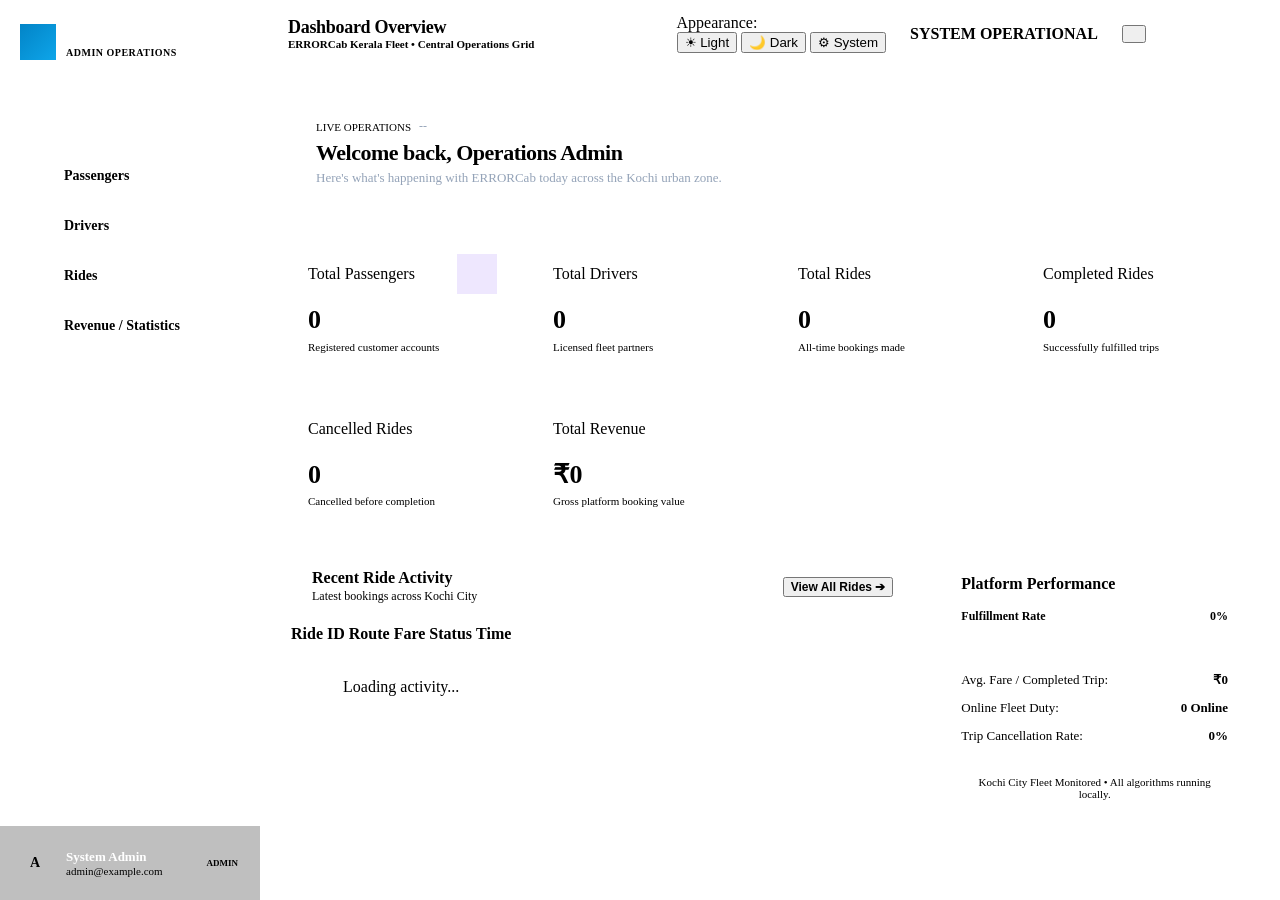
==== commit e6340b9b: "Fix responsive UI and passanger booking" ====
--- a/src/main/resources/static/admin-dashboard.html
+++ b/src/main/resources/static/admin-dashboard.html
@@ -377,13 +377,45 @@
             }
         }
 
+        .admin-welcome-banner {
+            padding: 24px 28px;
+            margin-bottom: 24px;
+        }
+
         @media (max-width: 768px) {
             .admin-topbar {
-                padding: 12px 16px;
+                padding: 10px 14px;
+                flex-wrap: wrap;
+                gap: 8px;
+            }
+
+            .admin-topbar > div:first-child {
+                flex: 1 1 auto;
+                min-width: 0;
+            }
+
+            .admin-topbar > div:last-child {
+                flex: 0 0 auto;
+                display: flex;
+                align-items: center;
+                gap: 8px;
+                flex-wrap: wrap;
+                justify-content: flex-end;
+            }
+
+            #adminThemeSlot {
+                width: 100%;
+                order: 10;
+                margin-top: 4px;
+            }
+
+            .admin-welcome-banner {
+                padding: 18px 16px;
+                margin-bottom: 18px;
             }
 
             .admin-content-body {
-                padding: 16px;
+                padding: 14px;
             }
 
             .stat-grid-6 {
@@ -426,14 +458,18 @@
 
         @media (max-width: 560px) {
             #topbarViewSubtitle {
-                display: none !important;
+                font-size: 10px !important;
+                word-break: break-word;
             }
             #topbarViewTitle {
                 font-size: 15px !important;
             }
             .btn-logout {
-                padding: 6px 12px;
+                padding: 6px 10px;
                 font-size: 12px;
+            }
+            .admin-welcome-banner {
+                padding: 16px 14px;
             }
         }
     </style>
@@ -491,11 +527,11 @@
         <div class="sidebar-footer">
             <div class="sidebar-user-card">
                 <div class="sidebar-avatar">A</div>
-                <div style="overflow: hidden; flex-grow: 1;">
-                    <div style="font-size: 13px; font-weight: 800; color: #FFFFFF; white-space: nowrap; overflow: hidden; text-overflow: ellipsis;" id="sidebarAdminName">System Admin</div>
-                    <div style="font-size: 11px; color: var(--text-sidebar-muted); white-space: nowrap; overflow: hidden; text-overflow: ellipsis;" id="sidebarAdminEmail">admin@example.com</div>
-                </div>
-                <span class="badge badge-success" style="font-size: 9px; padding: 3px 6px; font-weight: 800;">ADMIN</span>
+                <div style="min-width: 0; flex-grow: 1;">
+                    <div style="font-size: 13px; font-weight: 800; color: #FFFFFF; word-break: break-word;" id="sidebarAdminName">System Admin</div>
+                    <div style="font-size: 11px; color: var(--text-sidebar-muted); word-break: break-all;" id="sidebarAdminEmail">admin@example.com</div>
+                </div>
+                <span class="badge badge-success" style="font-size: 9px; padding: 3px 6px; font-weight: 800; flex-shrink: 0;">ADMIN</span>
             </div>
         </div>
     </aside>
@@ -566,22 +602,22 @@
             <section id="view-dashboard" class="admin-view active">
                 
                 <!-- Welcome Banner -->
-                <div class="card" style="background: var(--active-job-bg); color: var(--active-job-text); border: 1px solid var(--active-job-border); padding: 26px 30px; margin-bottom: 24px; position: relative; overflow: hidden;">
+                <div class="card admin-welcome-banner" style="background: var(--active-job-bg); color: var(--active-job-text); border: 1px solid var(--active-job-border); position: relative; overflow: hidden; min-width: 0;">
                     <div style="position: absolute; right: -20px; top: -20px; width: 180px; height: 180px; background: radial-gradient(circle, var(--primary-glow) 0%, transparent 70%); border-radius: 50%; pointer-events: none;"></div>
                     
-                    <div style="display: flex; justify-content: space-between; align-items: center; flex-wrap: wrap; gap: 16px; position: relative; z-index: 2;">
-                        <div>
-                            <div style="display: flex; align-items: center; gap: 8px; margin-bottom: 6px;">
+                    <div style="display: flex; justify-content: space-between; align-items: center; flex-wrap: wrap; gap: 16px; position: relative; z-index: 2; min-width: 0;">
+                        <div style="min-width: 0; flex: 1 1 280px;">
+                            <div style="display: flex; align-items: center; gap: 8px; margin-bottom: 6px; flex-wrap: wrap;">
                                 <span class="badge badge-primary" style="font-size: 11px;">
                                     LIVE OPERATIONS
                                 </span>
                                 <span style="font-size: 12px; color: #94A3B8;" id="currentDateStr">--</span>
                             </div>
-                            <h1 style="font-size: 24px; font-weight: 900; margin: 0; letter-spacing: -0.5px;">Welcome back, Operations Admin</h1>
-                            <p style="color: #94A3B8; font-size: 13px; margin: 4px 0 0;">Here's what's happening with ERRORCab today across the Kochi urban zone.</p>
-                        </div>
-
-                        <div style="display: flex; gap: 8px;">
+                            <h1 style="font-size: 22px; font-weight: 900; margin: 0; letter-spacing: -0.5px; word-break: break-word; overflow-wrap: break-word;">Welcome back, Operations Admin</h1>
+                            <p style="color: #94A3B8; font-size: 13px; margin: 4px 0 0; word-break: break-word; overflow-wrap: break-word;">Here's what's happening with ERRORCab today across the Kochi urban zone.</p>
+                        </div>
+
+                        <div style="display: flex; gap: 8px; flex-shrink: 0;">
                             <button type="button" onclick="loadAllAdminData()" class="btn btn-secondary btn-sm" style="background: rgba(255,255,255,0.12); color: white; border: none; font-weight: 700;">
                                 Refresh Data ↻
                             </button>
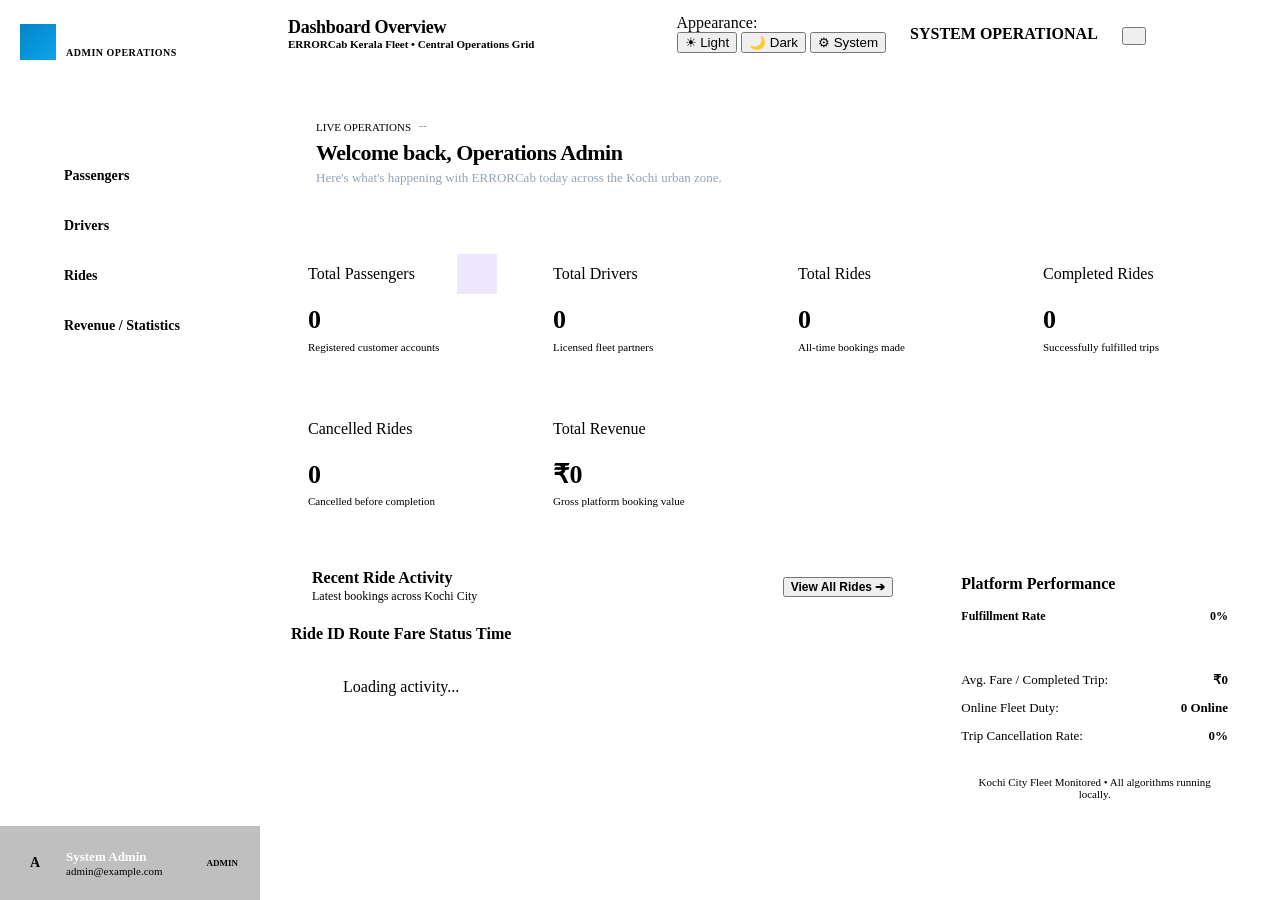
==== commit 17bee199: "Add ride management and analytics features" ====
--- a/src/main/resources/static/admin-dashboard.html
+++ b/src/main/resources/static/admin-dashboard.html
@@ -582,10 +582,13 @@
                     SYSTEM OPERATIONAL
                 </span>
 
-                <!-- Notifications Button (Demo) -->
-                <button type="button" onclick="App.showToast('Platform Notice', 'All Kochi fleet systems functioning normally.', 'shield')" class="btn btn-secondary btn-sm" style="padding: 7px 10px;" title="Notifications" aria-label="Notifications">
-                    <span id="topbarBellIcon"></span>
-                </button>
+                <!-- Notifications Center -->
+                <div class="bell-badge-wrap">
+                    <button type="button" onclick="App.toggleNotifications()" class="btn btn-secondary btn-sm" style="padding: 7px 10px;" title="Notifications" aria-label="Notifications">
+                        <span id="topbarBellIcon"></span>
+                    </button>
+                    <span id="unreadBellBadge" class="bell-badge" style="display: none;">0</span>
+                </div>
 
                 <!-- Topbar Sign Out Button (Sole Accessible Sign Out Action in Admin) -->
                 <button type="button" onclick="App.logout()" class="btn btn-logout btn-sm" id="topbarSignOutBtn" title="Sign Out of Admin Operations">
@@ -960,9 +963,16 @@
 
                 <!-- Category Breakdown Card -->
                 <div class="card" style="padding: 24px; margin-bottom: 24px;">
-                    <h3 style="font-size: 16px; font-weight: 800; color: var(--text-primary); margin: 0 0 16px;">
+                    <h3 style="font-size: 16px; font-weight: 800; color: var(--text-primary); margin: 0 0 12px;">
                         Cab Category Booking Share
                     </h3>
+
+                    <!-- Cab Distribution Visual Bar -->
+                    <div class="cab-dist-track" id="cabDistTrack">
+                        <div class="cab-dist-segment" id="cabDistEco" style="width: 33.3%; background: #0284C7;" title="Economy"></div>
+                        <div class="cab-dist-segment" id="cabDistPrem" style="width: 33.3%; background: #8B5CF6;" title="Premium"></div>
+                        <div class="cab-dist-segment" id="cabDistSuv" style="width: 33.4%; background: #F59E0B;" title="SUV"></div>
+                    </div>
 
                     <div style="display: grid; grid-template-columns: repeat(auto-fit, minmax(260px, 1fr)); gap: 20px;">
                         <!-- Economy -->
@@ -1039,6 +1049,8 @@
             }
 
             await loadAllAdminData();
+            App.refreshUnreadBadge();
+            setInterval(App.refreshUnreadBadge, 10000);
         });
 
         function renderIcons() {
@@ -1162,14 +1174,14 @@
             const total = stats.totalRides || 0;
             const fulfillPct = total > 0 ? Math.round((completed / total) * 100) : 0;
             const cancelPct = total > 0 ? Math.round(((stats.cancelledRides || 0) / total) * 100) : 0;
-            const avgFare = completed > 0 ? Math.round((stats.totalRevenue || 0) / completed) : 0;
+            const avgFare = (stats.averageFare !== undefined && stats.averageFare !== null) ? Math.round(stats.averageFare) : (completed > 0 ? Math.round((stats.totalRevenue || 0) / completed) : 0);
 
             document.getElementById('insightFulfillmentPct').textContent = `${fulfillPct}%`;
             document.getElementById('insightFulfillmentBar').style.width = `${fulfillPct}%`;
             document.getElementById('insightAvgFare').textContent = App.formatCurrency(avgFare);
             document.getElementById('insightCancelRate').textContent = `${cancelPct}%`;
 
-            const onlineCount = allDrivers.filter(d => d.isAvailable !== false).length;
+            const onlineCount = (stats.activeOnlineDrivers !== undefined && stats.activeOnlineDrivers !== null) ? stats.activeOnlineDrivers : allDrivers.filter(d => d.isAvailable !== false).length;
             document.getElementById('insightOnlineDrivers').textContent = `${onlineCount} Online`;
 
             // Cab category breakdowns
@@ -1192,12 +1204,41 @@
                 }
             });
 
+            if (stats.cabTypeBreakdown) {
+                if (stats.cabTypeBreakdown.ECONOMY !== undefined) ecoCount = stats.cabTypeBreakdown.ECONOMY;
+                if (stats.cabTypeBreakdown.PREMIUM !== undefined) premCount = stats.cabTypeBreakdown.PREMIUM;
+                if (stats.cabTypeBreakdown.SUV !== undefined) suvCount = stats.cabTypeBreakdown.SUV;
+            }
+
             document.getElementById('catCountEconomy').textContent = `${ecoCount} trips`;
             document.getElementById('catRevEconomy').textContent = App.formatCurrency(ecoRev);
             document.getElementById('catCountPremium').textContent = `${premCount} trips`;
             document.getElementById('catRevPremium').textContent = App.formatCurrency(premRev);
             document.getElementById('catCountSuv').textContent = `${suvCount} trips`;
             document.getElementById('catRevSuv').textContent = App.formatCurrency(suvRev);
+
+            // Update visual distribution bar
+            const totalBreakdown = ecoCount + premCount + suvCount;
+            const ecoBar = document.getElementById('cabDistEco');
+            const premBar = document.getElementById('cabDistPrem');
+            const suvBar = document.getElementById('cabDistSuv');
+            if (ecoBar && premBar && suvBar) {
+                if (totalBreakdown > 0) {
+                    const ecoPct = Math.round((ecoCount / totalBreakdown) * 100);
+                    const premPct = Math.round((premCount / totalBreakdown) * 100);
+                    const suvPct = Math.max(0, 100 - ecoPct - premPct);
+                    ecoBar.style.width = `${ecoPct}%`;
+                    premBar.style.width = `${premPct}%`;
+                    suvBar.style.width = `${suvPct}%`;
+                    ecoBar.title = `Economy: ${ecoCount} trips (${ecoPct}%)`;
+                    premBar.title = `Premium: ${premCount} trips (${premPct}%)`;
+                    suvBar.title = `SUV: ${suvCount} trips (${suvPct}%)`;
+                } else {
+                    ecoBar.style.width = '33.3%';
+                    premBar.style.width = '33.3%';
+                    suvBar.style.width = '33.4%';
+                }
+            }
         }
 
         // ------------------ RECENT RIDES ON DASHBOARD ------------------
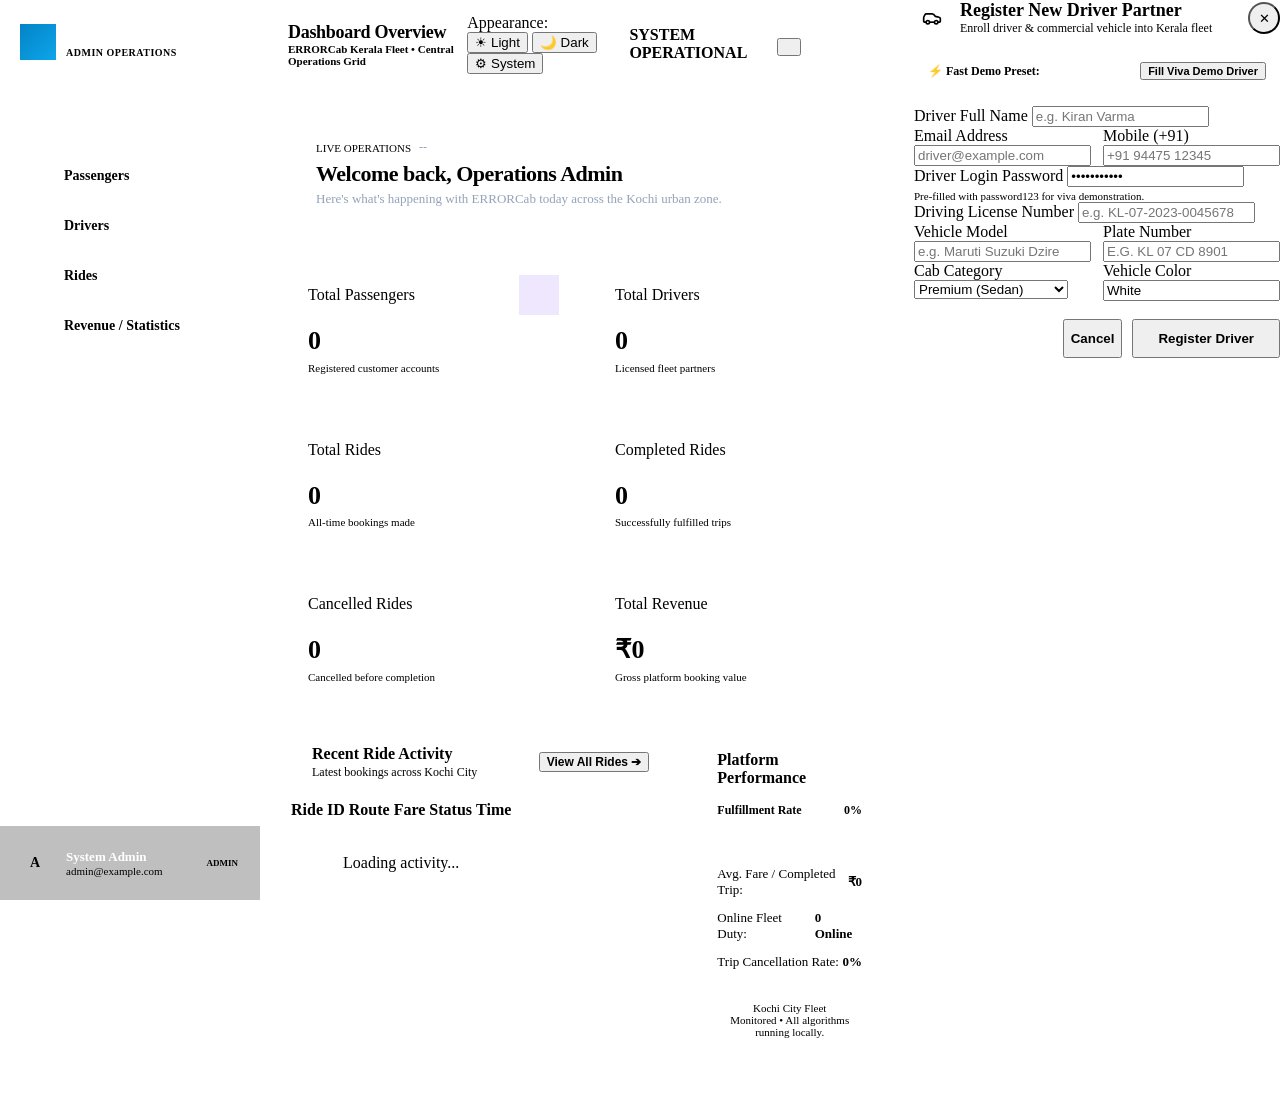
==== commit 8a553ab9: "Profile editor and AI base integration" ====
--- a/src/main/resources/static/admin-dashboard.html
+++ b/src/main/resources/static/admin-dashboard.html
@@ -836,8 +836,14 @@
                         <p style="color: var(--text-muted); font-size: 13px; margin: 2px 0 0;">Review driver partners, commercial vehicle registrations, ratings, and live duty states.</p>
                     </div>
 
-                    <div style="position: relative; min-width: 260px;">
-                        <input type="text" id="driverSearchInput" oninput="filterDrivers()" class="form-control" placeholder="Search driver, plate, vehicle..." style="height: 42px; font-size: 13px;">
+                    <div style="display: flex; align-items: center; gap: 10px; flex-wrap: wrap;">
+                        <div style="position: relative; min-width: 220px;">
+                            <input type="text" id="driverSearchInput" oninput="filterDrivers()" class="form-control" placeholder="Search driver, plate, vehicle..." style="height: 42px; font-size: 13px;">
+                        </div>
+                        <button type="button" onclick="openAddDriverModal()" class="btn btn-primary" style="height: 42px; font-weight: 800; display: inline-flex; align-items: center; gap: 8px; white-space: nowrap; padding: 0 16px;">
+                            <svg width="16" height="16" viewBox="0 0 24 24" fill="none" stroke="currentColor" stroke-width="2.5"><line x1="12" y1="5" x2="12" y2="19"/><line x1="5" y1="12" x2="19" y2="12"/></svg>
+                            Add Driver
+                        </button>
                     </div>
                 </div>
 
@@ -1016,6 +1022,94 @@
             </section>
 
         </main>
+    </div>
+
+    <!-- Admin Add Driver Modal -->
+    <div class="modal-backdrop" id="addDriverModal">
+        <div class="modal-card" style="max-width: 520px; max-height: 90vh; overflow-y: auto;">
+            <div style="display: flex; justify-content: space-between; align-items: center; margin-bottom: 16px;">
+                <div style="display: flex; align-items: center; gap: 10px;">
+                    <div style="width: 36px; height: 36px; border-radius: var(--radius-sm); background: var(--primary-subtle); color: var(--primary); display: flex; align-items: center; justify-content: center;">
+                        <svg width="20" height="20" viewBox="0 0 24 24" fill="none" stroke="currentColor" stroke-width="2"><path d="M19 17h2c.6 0 1-.4 1-1v-3c0-.9-.7-1.7-1.5-1.9C18.7 10.6 16 10 16 10s-1.3-1.4-2.2-2.3c-.5-.4-1.1-.7-1.8-.7H5c-.6 0-1.1.4-1.4.9l-1.4 2.9A3.7 3.7 0 0 0 2 12v4c0 .6.4 1 1 1h2"/><circle cx="7" cy="17" r="2"/><path d="M9 17h6"/><circle cx="17" cy="17" r="2"/></svg>
+                    </div>
+                    <div>
+                        <h3 style="font-size: 18px; font-weight: 800; color: var(--text-primary); margin: 0;">Register New Driver Partner</h3>
+                        <div style="font-size: 12px; color: var(--text-muted);">Enroll driver & commercial vehicle into Kerala fleet</div>
+                    </div>
+                </div>
+                <button type="button" onclick="App.closeModal('addDriverModal')" class="btn btn-secondary btn-sm" style="border-radius: 50%; width: 32px; height: 32px; padding: 0;">✕</button>
+            </div>
+
+            <!-- 1-Click Viva Demo Quick-Fill -->
+            <div style="background: var(--bg-card-subtle); border: 1px solid var(--border); border-radius: var(--radius-sm); padding: 10px 14px; margin-bottom: 16px; display: flex; justify-content: space-between; align-items: center;">
+                <span style="font-size: 12px; font-weight: 700; color: var(--text-muted);">⚡ Fast Demo Preset:</span>
+                <button type="button" onclick="quickFillDriverDemo()" class="btn btn-secondary btn-sm" style="font-size: 11px; font-weight: 800;">
+                    Fill Viva Demo Driver
+                </button>
+            </div>
+
+            <form id="adminAddDriverForm" onsubmit="submitAddDriver(event)">
+                <div class="form-group">
+                    <label class="form-label" for="drvName">Driver Full Name</label>
+                    <input type="text" id="drvName" class="form-control" placeholder="e.g. Kiran Varma" required>
+                </div>
+
+                <div style="display: grid; grid-template-columns: 1fr 1fr; gap: 12px;">
+                    <div class="form-group">
+                        <label class="form-label" for="drvEmail">Email Address</label>
+                        <input type="email" id="drvEmail" class="form-control" placeholder="driver@example.com" required>
+                    </div>
+                    <div class="form-group">
+                        <label class="form-label" for="drvPhone">Mobile (+91)</label>
+                        <input type="tel" id="drvPhone" class="form-control" placeholder="+91 94475 12345" required>
+                    </div>
+                </div>
+
+                <div class="form-group">
+                    <label class="form-label" for="drvPassword">Driver Login Password</label>
+                    <input type="password" id="drvPassword" class="form-control" value="password123" required>
+                    <div style="font-size: 11px; color: var(--text-muted); margin-top: 3px;">Pre-filled with password123 for viva demonstration.</div>
+                </div>
+
+                <div class="form-group">
+                    <label class="form-label" for="drvLicense">Driving License Number</label>
+                    <input type="text" id="drvLicense" class="form-control" placeholder="e.g. KL-07-2023-0045678" required>
+                </div>
+
+                <div style="display: grid; grid-template-columns: 1fr 1fr; gap: 12px;">
+                    <div class="form-group">
+                        <label class="form-label" for="drvModel">Vehicle Model</label>
+                        <input type="text" id="drvModel" class="form-control" placeholder="e.g. Maruti Suzuki Dzire" required>
+                    </div>
+                    <div class="form-group">
+                        <label class="form-label" for="drvPlate">Plate Number</label>
+                        <input type="text" id="drvPlate" class="form-control" placeholder="e.g. KL 07 CD 8901" style="text-transform: uppercase;" required>
+                    </div>
+                </div>
+
+                <div style="display: grid; grid-template-columns: 1fr 1fr; gap: 12px;">
+                    <div class="form-group">
+                        <label class="form-label" for="drvCabType">Cab Category</label>
+                        <select id="drvCabType" class="form-control">
+                            <option value="ECONOMY">Economy (Hatchback)</option>
+                            <option value="PREMIUM" selected>Premium (Sedan)</option>
+                            <option value="SUV">SUV (6-7 Seater)</option>
+                        </select>
+                    </div>
+                    <div class="form-group">
+                        <label class="form-label" for="drvColor">Vehicle Color</label>
+                        <input type="text" id="drvColor" class="form-control" value="White" placeholder="e.g. White, Silver, Grey">
+                    </div>
+                </div>
+
+                <div id="addDriverError" style="display: none; padding: 10px 14px; background: var(--danger-subtle); border: 1px solid var(--danger-border); color: var(--danger-dark); border-radius: var(--radius-md); font-size: 12px; font-weight: 600; margin-bottom: 14px;"></div>
+
+                <div style="display: flex; gap: 10px; justify-content: flex-end; margin-top: 18px;">
+                    <button type="button" onclick="App.closeModal('addDriverModal')" class="btn btn-secondary" style="font-weight: 700;">Cancel</button>
+                    <button type="submit" id="btnSubmitAddDriver" class="btn btn-primary" style="font-weight: 800; padding: 10px 24px;">Register Driver</button>
+                </div>
+            </form>
+        </div>
     </div>
 
     <script src="/js/app.js"></script>
@@ -1470,6 +1564,62 @@
             renderDriversTable(filtered);
         }
 
+        // ------------------ ADD DRIVER MODAL & ACTION ------------------
+        function openAddDriverModal() {
+            const errEl = document.getElementById('addDriverError');
+            if (errEl) errEl.style.display = 'none';
+            App.openModal('addDriverModal');
+        }
+
+        function quickFillDriverDemo() {
+            const randSuffix = Math.floor(1000 + Math.random() * 9000);
+            document.getElementById('drvName').value = 'Kiran Varma';
+            document.getElementById('drvEmail').value = `kiran.${randSuffix}@example.com`;
+            document.getElementById('drvPhone').value = `+91 94475 ${randSuffix}`;
+            document.getElementById('drvPassword').value = 'password123';
+            document.getElementById('drvLicense').value = `KL-07-2024-${randSuffix}`;
+            document.getElementById('drvModel').value = 'Maruti Suzuki Dzire';
+            document.getElementById('drvPlate').value = `KL 07 EF ${randSuffix}`;
+            document.getElementById('drvCabType').value = 'PREMIUM';
+            document.getElementById('drvColor').value = 'Pearl White';
+        }
+
+        async function submitAddDriver(e) {
+            e.preventDefault();
+            const btn = document.getElementById('btnSubmitAddDriver');
+            const errEl = document.getElementById('addDriverError');
+            btn.disabled = true;
+            btn.textContent = 'Enrolling...';
+            errEl.style.display = 'none';
+
+            const payload = {
+                name: document.getElementById('drvName').value.trim(),
+                email: document.getElementById('drvEmail').value.trim(),
+                phone: document.getElementById('drvPhone').value.trim(),
+                password: document.getElementById('drvPassword').value,
+                licenseNumber: document.getElementById('drvLicense').value.trim(),
+                vehicleModel: document.getElementById('drvModel').value.trim(),
+                plateNumber: document.getElementById('drvPlate').value.trim().toUpperCase(),
+                cabType: document.getElementById('drvCabType').value,
+                color: document.getElementById('drvColor').value.trim()
+            };
+
+            try {
+                const res = await App.post('/api/admin/drivers', payload);
+                App.closeModal('addDriverModal');
+                App.showToast('Driver Enrolled', `Registered driver partner ${payload.name} (${payload.plateNumber})!`, 'check');
+                document.getElementById('adminAddDriverForm').reset();
+                document.getElementById('drvPassword').value = 'password123';
+                await loadAllAdminData();
+            } catch (err) {
+                errEl.textContent = err.message || 'Failed to add driver. Please check inputs.';
+                errEl.style.display = 'block';
+            } finally {
+                btn.disabled = false;
+                btn.textContent = 'Register Driver';
+            }
+        }
+
         // ------------------ RIDES MANAGEMENT ------------------
         function setRideFilter(filter, el) {
             currentRideFilter = filter;
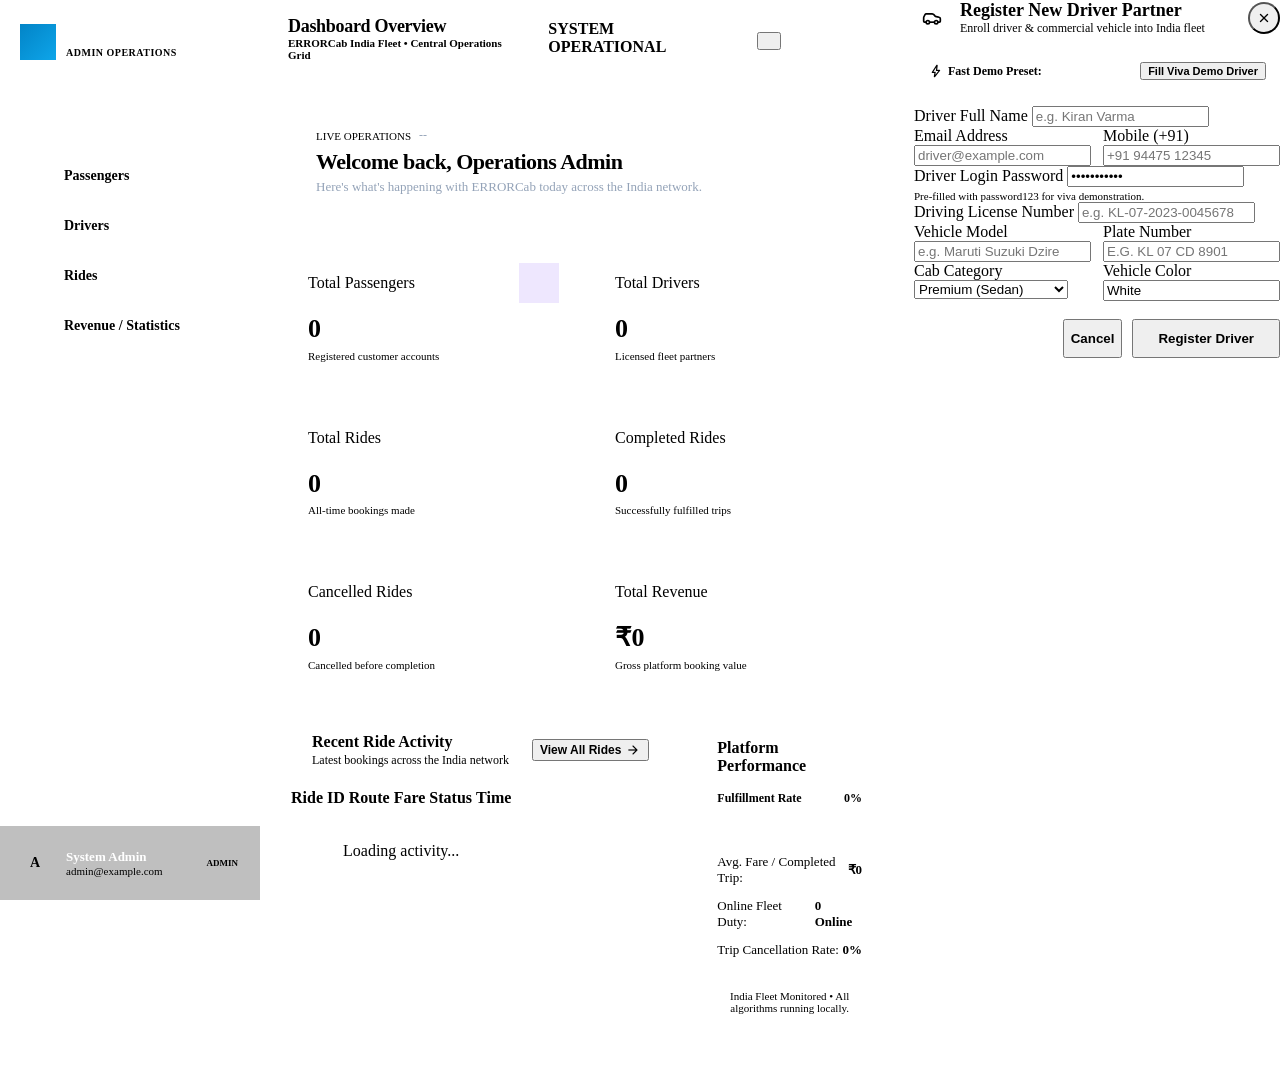
==== commit 76e280de: "New interface and Major improvements" ====
--- a/src/main/resources/static/admin-dashboard.html
+++ b/src/main/resources/static/admin-dashboard.html
@@ -6,16 +6,14 @@
     <title>Admin Operations Center - ERRORCab</title>
     <!-- Early theme resolution prevents dark/light flash -->
     <script>
-        (function() {
-            try {
-                const saved = localStorage.getItem('errorcab_theme') || 'system';
-                const prefersDark = window.matchMedia && window.matchMedia('(prefers-color-scheme: dark)').matches;
-                const resolved = saved === 'system' ? (prefersDark ? 'dark' : 'light') : saved;
-                document.documentElement.setAttribute('data-theme', resolved);
-                document.documentElement.setAttribute('data-theme-preference', saved);
-            } catch (e) {}
-        })();
+        try {
+            const saved = localStorage.getItem('errorcab_theme') || 'dark';
+            const resolved = (saved === 'light') ? 'light' : 'dark';
+            document.documentElement.setAttribute('data-theme', resolved);
+            document.documentElement.setAttribute('data-theme-preference', resolved);
+        } catch (e) {}
     </script>
+    <link rel="stylesheet" href="https://fonts.googleapis.com/css2?family=Material+Symbols+Rounded:opsz,wght,FILL,GRAD@20..48,100..700,0..1,-50..200" />
     <link rel="stylesheet" href="/css/style.css">
     <style>
         :root {
@@ -472,6 +470,30 @@
                 padding: 16px 14px;
             }
         }
+    
+        @media (max-width: 480px) {
+            .stat-grid-6 {
+                grid-template-columns: 1fr !important;
+                gap: 12px !important;
+            }
+            .admin-kpi-card {
+                padding: 14px !important;
+            }
+            .kpi-number {
+                font-size: 22px !important;
+            }
+            .admin-content-body {
+                padding: 12px 10px !important;
+            }
+            .filter-pills-row {
+                gap: 6px;
+            }
+            .filter-pill {
+                padding: 5px 10px;
+                font-size: 11px;
+            }
+        }
+
     </style>
 </head>
 <body>
@@ -552,29 +574,14 @@
                         Dashboard Overview
                     </div>
                     <div style="font-size: 11px; color: var(--text-muted); font-weight: 600;" id="topbarViewSubtitle">
-                        ERRORCab Kerala Fleet • Central Operations Grid
+                        ERRORCab India Fleet • Central Operations Grid
                     </div>
                 </div>
             </div>
 
             <div style="display: flex; align-items: center; gap: 12px;">
                 <!-- Theme Switcher (Visible on All Screen Sizes) -->
-                <div id="adminThemeSlot">
-                    <div class="theme-control-wrapper" role="radiogroup" aria-label="Appearance Theme">
-                        <span class="theme-control-label">Appearance:</span>
-                        <div class="theme-switcher">
-                            <button type="button" class="theme-btn" data-theme-choice="light" onclick="App.setTheme('light')" title="Light theme" aria-label="Select Light theme">
-                                <span>&#9728; Light</span>
-                            </button>
-                            <button type="button" class="theme-btn" data-theme-choice="dark" onclick="App.setTheme('dark')" title="Dark theme" aria-label="Select Dark theme">
-                                <span>&#127769; Dark</span>
-                            </button>
-                            <button type="button" class="theme-btn" data-theme-choice="system" onclick="App.setTheme('system')" title="Follow System theme" aria-label="Select System theme">
-                                <span>&#9881; System</span>
-                            </button>
-                        </div>
-                    </div>
-                </div>
+                <div id="adminThemeSlot"></div>
 
                 <!-- Live Platform Status Badge -->
                 <span class="badge badge-success hide-on-mobile" style="padding: 6px 12px; font-weight: 800;">
@@ -617,7 +624,7 @@
                                 <span style="font-size: 12px; color: #94A3B8;" id="currentDateStr">--</span>
                             </div>
                             <h1 style="font-size: 22px; font-weight: 900; margin: 0; letter-spacing: -0.5px; word-break: break-word; overflow-wrap: break-word;">Welcome back, Operations Admin</h1>
-                            <p style="color: #94A3B8; font-size: 13px; margin: 4px 0 0; word-break: break-word; overflow-wrap: break-word;">Here's what's happening with ERRORCab today across the Kochi urban zone.</p>
+                            <p style="color: #94A3B8; font-size: 13px; margin: 4px 0 0; word-break: break-word; overflow-wrap: break-word;">Here's what's happening with ERRORCab today across the India network.</p>
                         </div>
 
                         <div style="display: flex; gap: 8px; flex-shrink: 0;">
@@ -723,10 +730,11 @@
                         <div style="padding: 18px 24px; border-bottom: 1px solid var(--border); display: flex; justify-content: space-between; align-items: center; flex-wrap: wrap; gap: 10px;">
                             <div>
                                 <h3 style="font-size: 16px; font-weight: 800; color: var(--text-primary); margin: 0;">Recent Ride Activity</h3>
-                                <p style="font-size: 12px; color: var(--text-muted); margin: 2px 0 0;">Latest bookings across Kochi City</p>
-                            </div>
-                            <button type="button" onclick="switchView('rides')" class="btn btn-secondary btn-sm" style="font-size: 12px; font-weight: 700;">
-                                View All Rides ➔
+                                <p style="font-size: 12px; color: var(--text-muted); margin: 2px 0 0;">Latest bookings across the India network</p>
+                            </div>
+                            <button type="button" onclick="switchView('rides')" class="btn btn-secondary btn-sm" style="font-size: 12px; font-weight: 700; display: inline-flex; align-items: center; gap: 4px;">
+                                <span>View All Rides</span>
+                                <span class="material-symbols-rounded" style="font-size: 16px;">arrow_forward</span>
                             </button>
                         </div>
 
@@ -780,7 +788,7 @@
                         </div>
 
                         <div style="margin-top: 20px; background: var(--bg-card-subtle); border: 1px solid var(--border); border-radius: var(--radius-md); padding: 12px; font-size: 11px; color: var(--text-muted); text-align: center;">
-                            Kochi City Fleet Monitored • All algorithms running locally.
+                            India Fleet Monitored • All algorithms running locally.
                         </div>
                     </div>
 
@@ -879,7 +887,7 @@
                 <div style="display: flex; justify-content: space-between; align-items: center; flex-wrap: wrap; gap: 14px; margin-bottom: 20px;">
                     <div>
                         <h2 style="font-size: 22px; font-weight: 800; color: var(--text-primary); margin: 0; letter-spacing: -0.3px;">Real-Time Rides Log</h2>
-                        <p style="color: var(--text-muted); font-size: 13px; margin: 2px 0 0;">Complete chronological dispatch audit across all Kochi urban routes.</p>
+                        <p style="color: var(--text-muted); font-size: 13px; margin: 2px 0 0;">Complete chronological dispatch audit across all Indian routes.</p>
                     </div>
 
                     <div style="display: flex; align-items: center; gap: 10px; flex-wrap: wrap;">
@@ -902,7 +910,7 @@
                                     <th>Date & Time</th>
                                     <th>Passenger</th>
                                     <th>Driver</th>
-                                    <th>Route (Pickup ➔ Dropoff)</th>
+                                    <th>Route (Pickup &rarr; Dropoff)</th>
                                     <th>Cab Type</th>
                                     <th>Fare</th>
                                     <th>Status</th>
@@ -1034,15 +1042,20 @@
                     </div>
                     <div>
                         <h3 style="font-size: 18px; font-weight: 800; color: var(--text-primary); margin: 0;">Register New Driver Partner</h3>
-                        <div style="font-size: 12px; color: var(--text-muted);">Enroll driver & commercial vehicle into Kerala fleet</div>
-                    </div>
-                </div>
-                <button type="button" onclick="App.closeModal('addDriverModal')" class="btn btn-secondary btn-sm" style="border-radius: 50%; width: 32px; height: 32px; padding: 0;">✕</button>
+                        <div style="font-size: 12px; color: var(--text-muted);">Enroll driver & commercial vehicle into India fleet</div>
+                    </div>
+                </div>
+                <button type="button" onclick="App.closeModal('addDriverModal')" class="btn btn-secondary btn-sm" style="border-radius: 50%; width: 32px; height: 32px; padding: 0; display: inline-flex; align-items: center; justify-content: center;">
+                    <span class="material-symbols-rounded" style="font-size: 18px;">close</span>
+                </button>
             </div>
 
             <!-- 1-Click Viva Demo Quick-Fill -->
             <div style="background: var(--bg-card-subtle); border: 1px solid var(--border); border-radius: var(--radius-sm); padding: 10px 14px; margin-bottom: 16px; display: flex; justify-content: space-between; align-items: center;">
-                <span style="font-size: 12px; font-weight: 700; color: var(--text-muted);">⚡ Fast Demo Preset:</span>
+                <span style="font-size: 12px; font-weight: 700; color: var(--text-muted); display: inline-flex; align-items: center; gap: 4px;">
+                    <span class="material-symbols-rounded" style="font-size: 16px; color: var(--accent);">bolt</span>
+                    Fast Demo Preset:
+                </span>
                 <button type="button" onclick="quickFillDriverDemo()" class="btn btn-secondary btn-sm" style="font-size: 11px; font-weight: 800;">
                     Fill Viva Demo Driver
                 </button>
@@ -1199,10 +1212,10 @@
 
             // Update topbar title
             const titles = {
-                'dashboard': { title: 'Dashboard Overview', sub: 'ERRORCab Kerala Fleet • Central Operations Grid' },
+                'dashboard': { title: 'Dashboard Overview', sub: 'ERRORCab India Fleet • Central Operations Grid' },
                 'passengers': { title: 'Passenger Management', sub: 'Customer profiles and account access' },
                 'drivers': { title: 'Driver Fleet Management', sub: 'Driver partner credentials and vehicle verification' },
-                'rides': { title: 'Real-Time Rides Log', sub: 'Chronological trip audit across Kochi' },
+                'rides': { title: 'Real-Time Rides Log', sub: 'Chronological trip audit across India network' },
                 'statistics': { title: 'Platform Revenue & Statistics', sub: 'Turnover KPIs and cab category performance' }
             };
 
@@ -1342,7 +1355,9 @@
                 tbody.innerHTML = `
                     <tr>
                         <td colspan="5" style="text-align: center; color: var(--text-muted); padding: 36px;">
-                            <div style="font-size: 28px; margin-bottom: 4px;">📭</div>
+                            <div style="display: flex; justify-content: center; margin-bottom: 6px;">
+                                <span class="material-symbols-rounded" style="font-size: 32px; color: var(--text-muted);">inbox</span>
+                            </div>
                             <div style="font-weight: 700; color: var(--text-primary);">No ride activity yet</div>
                             <div style="font-size: 12px;">Bookings made by passengers will appear here.</div>
                         </td>
@@ -1402,7 +1417,9 @@
                 tbody.innerHTML = `
                     <tr>
                         <td colspan="7" style="text-align: center; color: var(--text-muted); padding: 48px;">
-                            <div style="font-size: 32px; margin-bottom: 6px;">👥</div>
+                            <div style="display: flex; justify-content: center; margin-bottom: 6px;">
+                                <span class="material-symbols-rounded" style="font-size: 36px; color: var(--text-muted);">group</span>
+                            </div>
                             <div style="font-weight: 700; color: var(--text-primary);">No passengers registered yet</div>
                             <div style="font-size: 12px;">Registered users will appear in this directory.</div>
                         </td>
@@ -1478,7 +1495,9 @@
                 tbody.innerHTML = `
                     <tr>
                         <td colspan="9" style="text-align: center; color: var(--text-muted); padding: 48px;">
-                            <div style="font-size: 32px; margin-bottom: 6px;">🚕</div>
+                            <div style="display: flex; justify-content: center; margin-bottom: 6px;">
+                                <span class="material-symbols-rounded" style="font-size: 36px; color: var(--text-muted);">local_taxi</span>
+                            </div>
                             <div style="font-weight: 700; color: var(--text-primary);">No driver partners registered</div>
                             <div style="font-size: 12px;">Fleet drivers will appear here once registered.</div>
                         </td>
@@ -1523,7 +1542,10 @@
                             <div style="font-size: 11px; color: var(--text-muted); margin-top: 2px;">${d.licenseNumber || 'KL-LIC-9988'}</div>
                         </td>
                         <td data-label="Rating" style="color: var(--warning); font-weight: 800; font-size: 13px;">
-                            ★ ${rating}
+                            <span style="display: inline-flex; align-items: center; gap: 3px;">
+                                <span class="material-symbols-rounded" style="font-size: 15px; color: #F59E0B;">star</span>
+                                <span>${rating}</span>
+                            </span>
                         </td>
                         <td data-label="Duty">
                             <span class="badge badge-${isOnline ? 'success' : 'neutral'}" style="display: inline-flex; align-items: center; gap: 5px;">
@@ -1658,7 +1680,9 @@
                 tbody.innerHTML = `
                     <tr>
                         <td colspan="8" style="text-align: center; color: var(--text-muted); padding: 48px;">
-                            <div style="font-size: 32px; margin-bottom: 6px;">🚗</div>
+                            <div style="display: flex; justify-content: center; margin-bottom: 6px;">
+                                <span class="material-symbols-rounded" style="font-size: 36px; color: var(--text-muted);">directions_car</span>
+                            </div>
                             <div style="font-weight: 700; color: var(--text-primary);">No matching rides found</div>
                             <div style="font-size: 12px;">Trip records will appear here as bookings occur.</div>
                         </td>
